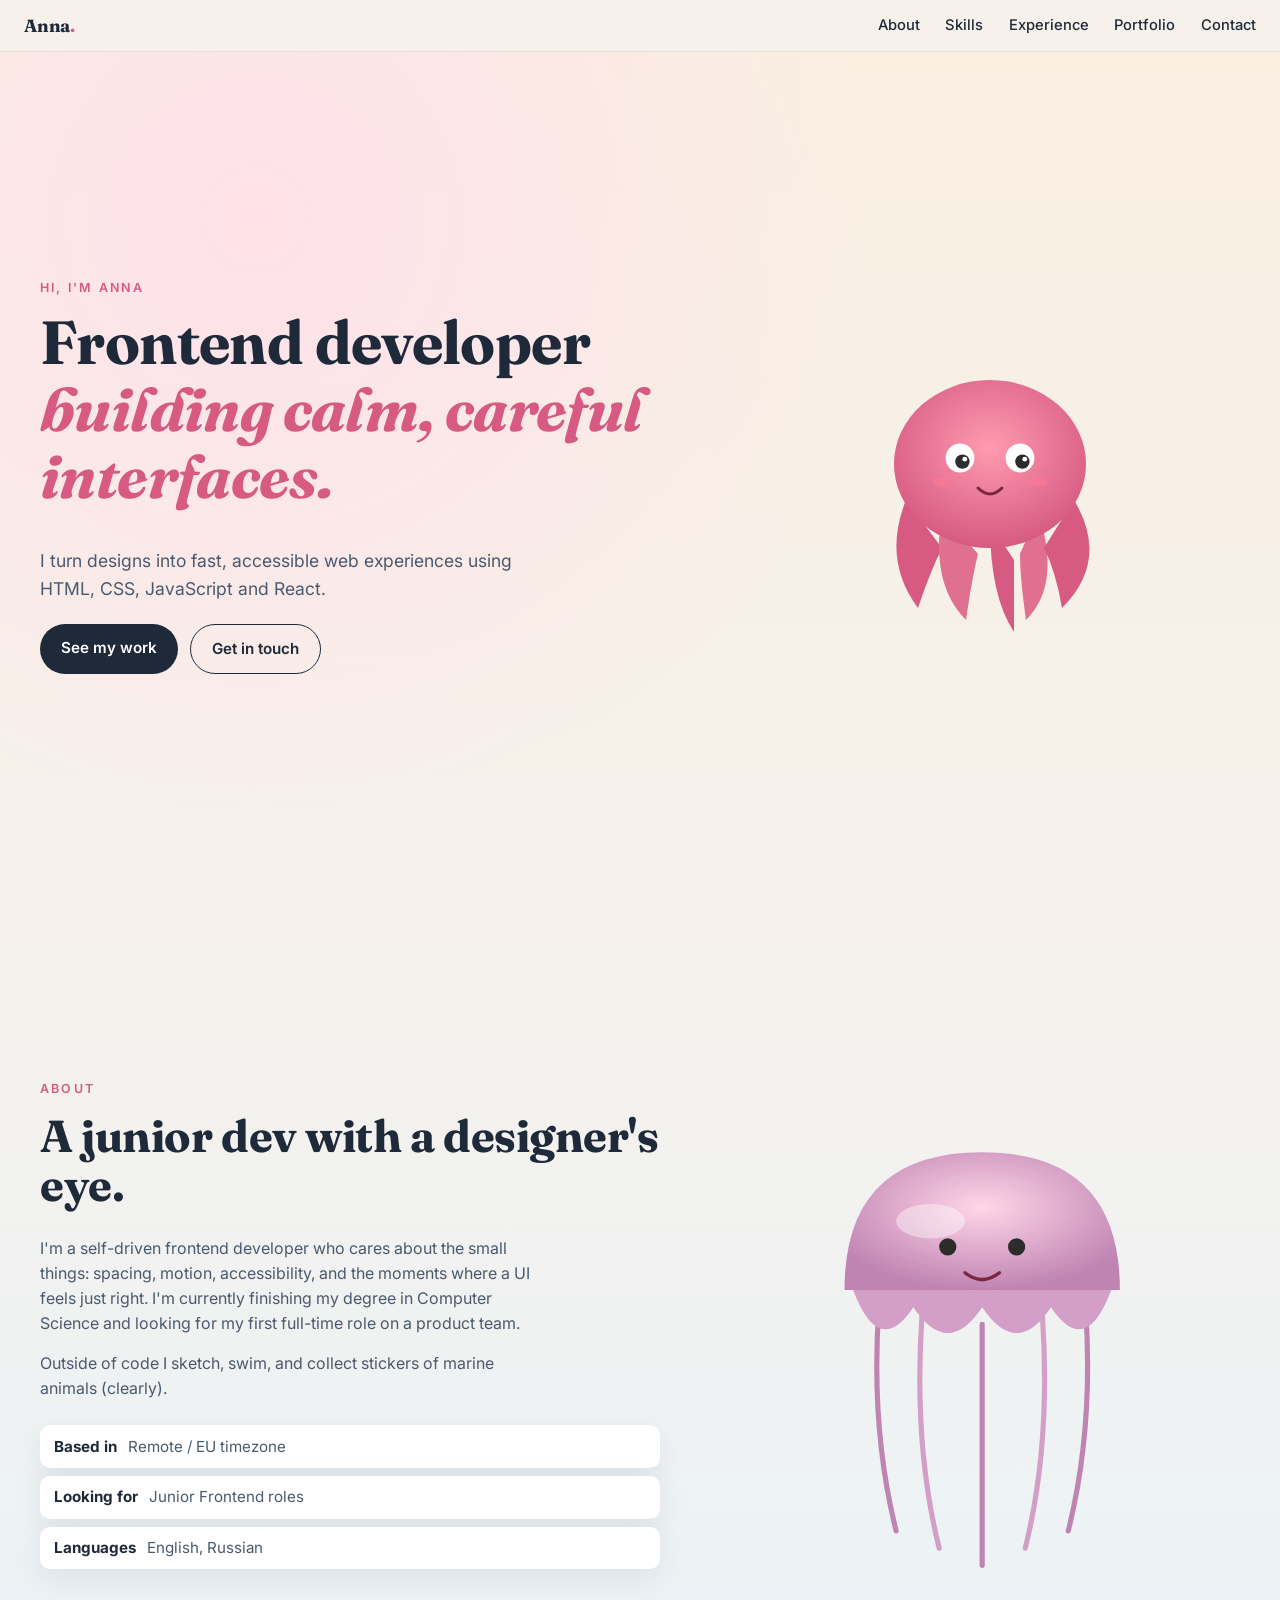
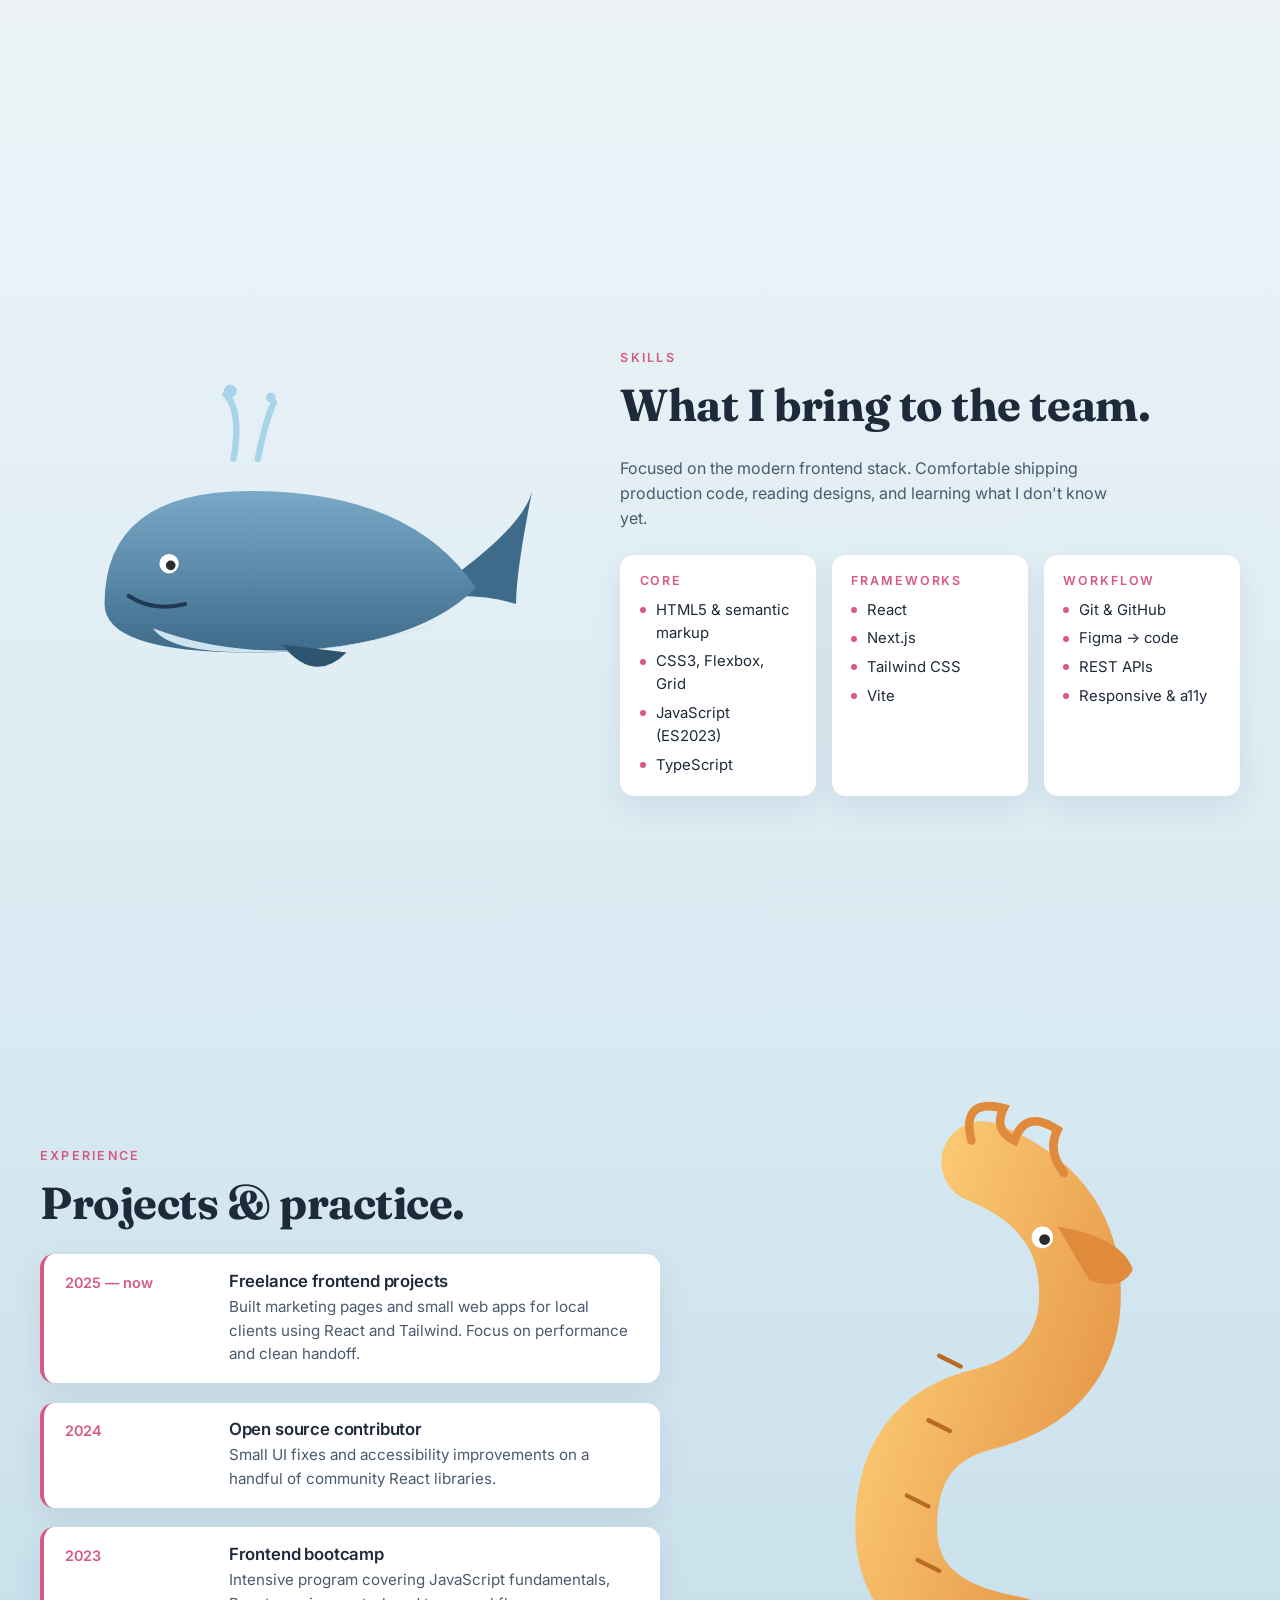
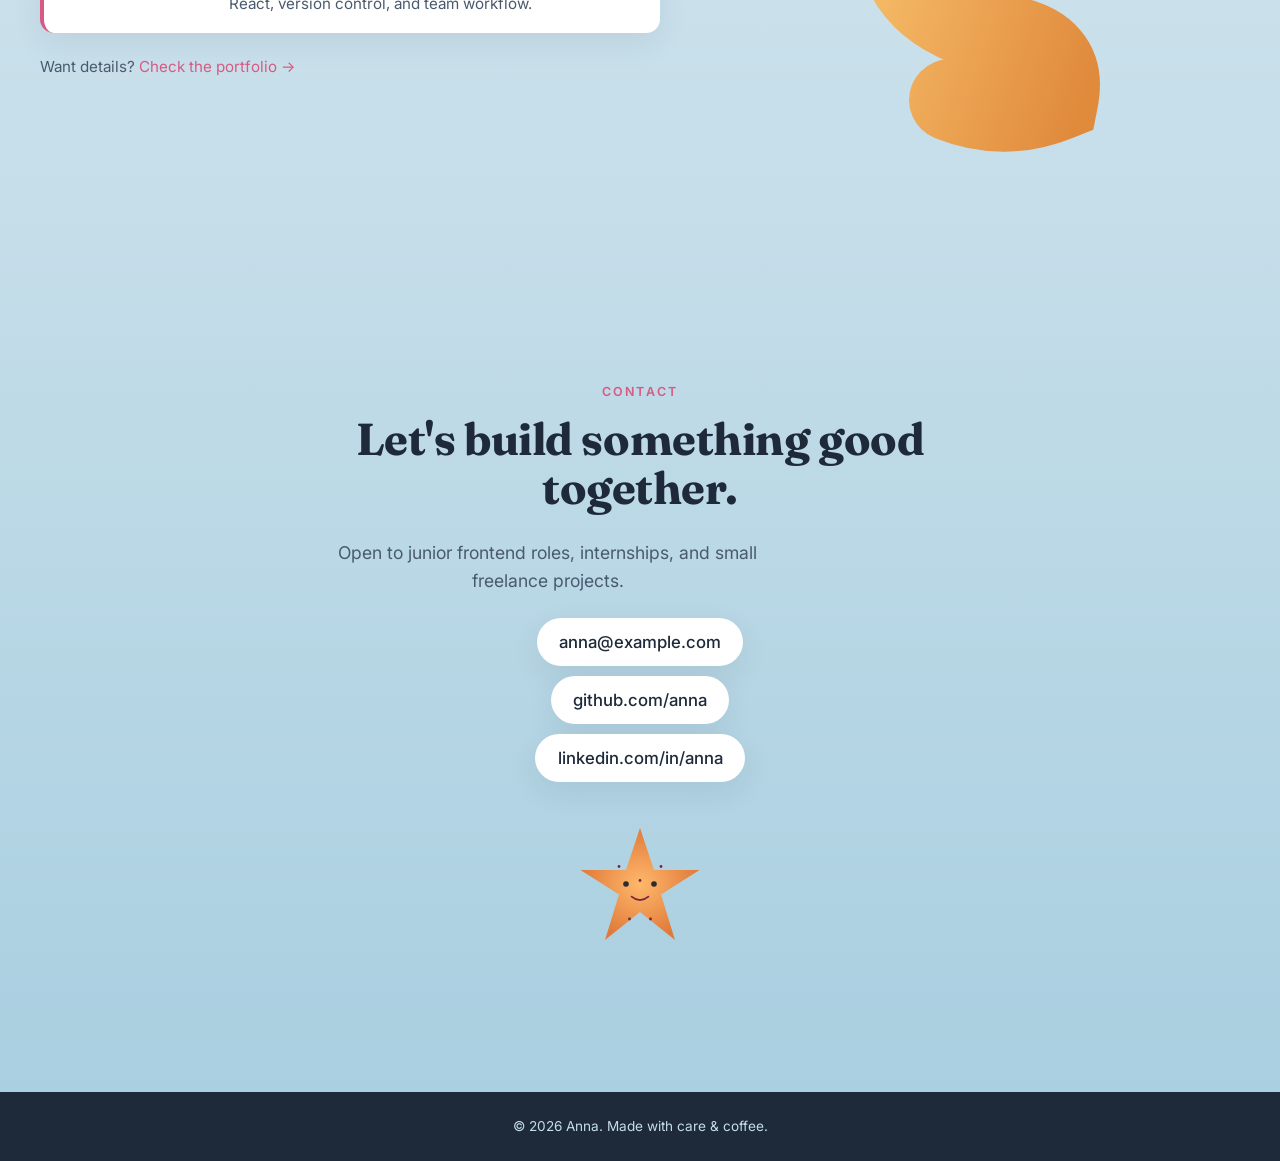
==== index.html @ c9a49dc3 "first commit: portfolio site" ====
<!DOCTYPE html>
<html lang="en">
  <head>
    <meta charset="UTF-8">
    <meta name="viewport" content="width=device-width, initial-scale=1.0">
    <meta name="description" content="Anna — Junior Frontend Developer. Portfolio, skills and experience.">
    <meta name="keywords" content="Resume, Frontend Developer, React, JavaScript, Anna">
    <meta name="author" content="Anna">
    <title>Anna — Frontend Developer</title>
    <link rel="stylesheet" href="style.css">
    <link rel="preconnect" href="https://fonts.googleapis.com">
    <link rel="preconnect" href="https://fonts.gstatic.com" crossorigin>
    <link href="https://fonts.googleapis.com/css2?family=Inter:wght@400;500;600;700&family=Fraunces:opsz,wght@9..144,500;9..144,700&display=swap" rel="stylesheet">
  </head>
  <body>

    <header class="site-header">
      <a class="brand" href="#hero">Anna<span class="dot">.</span></a>
      <nav>
        <ul>
          <li><a href="#about">About</a></li>
          <li><a href="#skills">Skills</a></li>
          <li><a href="#experience">Experience</a></li>
          <li><a href="portfolio.html">Portfolio</a></li>
          <li><a href="#contact">Contact</a></li>
        </ul>
      </nav>
    </header>

    <main>

      <section id="hero" class="screen hero">
        <div class="hero-inner">
        <div class="hero-content">
          <p class="eyebrow">Hi, I'm Anna</p>
          <h1>Frontend developer<br><span class="accent">building calm, careful interfaces.</span></h1>
          <p class="lede">I turn designs into fast, accessible web experiences using HTML, CSS, JavaScript and React.</p>
          <div class="cta-row">
            <a class="btn primary" href="portfolio.html">See my work</a>
            <a class="btn ghost" href="#contact">Get in touch</a>
          </div>
        </div>
        <div class="hero-animal" aria-hidden="true">
          <!-- Octopus -->
          <svg viewBox="0 0 300 300" xmlns="http://www.w3.org/2000/svg">
            <defs>
              <radialGradient id="octoBody" cx="50%" cy="40%" r="60%">
                <stop offset="0%" stop-color="#ff9bb0"/>
                <stop offset="100%" stop-color="#d65a82"/>
              </radialGradient>
            </defs>
            <g>
              <!-- tentacles -->
              <path d="M80 170 Q60 220 90 260 Q100 230 110 210" fill="#d65a82"/>
              <path d="M110 180 Q100 240 130 270 Q135 235 140 215" fill="#e0708f"/>
              <path d="M150 190 Q150 250 170 280 Q170 240 170 220" fill="#d65a82"/>
              <path d="M190 180 Q210 240 180 270 Q175 235 175 215" fill="#e0708f"/>
              <path d="M220 170 Q250 220 210 260 Q205 230 195 210" fill="#d65a82"/>
              <!-- body -->
              <ellipse cx="150" cy="140" rx="80" ry="70" fill="url(#octoBody)"/>
              <!-- eyes -->
              <circle cx="125" cy="135" r="12" fill="#fff"/>
              <circle cx="175" cy="135" r="12" fill="#fff"/>
              <circle cx="127" cy="138" r="6" fill="#2c2c2c"/>
              <circle cx="177" cy="138" r="6" fill="#2c2c2c"/>
              <circle cx="129" cy="136" r="2" fill="#fff"/>
              <circle cx="179" cy="136" r="2" fill="#fff"/>
              <!-- blush -->
              <ellipse cx="110" cy="155" rx="8" ry="4" fill="#ff7a96" opacity="0.5"/>
              <ellipse cx="190" cy="155" rx="8" ry="4" fill="#ff7a96" opacity="0.5"/>
              <!-- smile -->
              <path d="M140 160 Q150 170 160 160" stroke="#7a2640" stroke-width="2.5" fill="none" stroke-linecap="round"/>
            </g>
          </svg>
        </div>
        </div>
      </section>

      <section id="about" class="screen about">
        <div class="section-inner">
          <div class="text">
            <p class="eyebrow">About</p>
            <h2>A junior dev with a designer's eye.</h2>
            <p>I'm a self-driven frontend developer who cares about the small things: spacing, motion, accessibility, and the moments where a UI feels just right. I'm currently finishing my degree in Computer Science and looking for my first full-time role on a product team.</p>
            <p>Outside of code I sketch, swim, and collect stickers of marine animals (clearly).</p>
            <ul class="facts">
              <li><strong>Based in</strong> Remote / EU timezone</li>
              <li><strong>Looking for</strong> Junior Frontend roles</li>
              <li><strong>Languages</strong> English, Russian</li>
            </ul>
          </div>
          <div class="animal" aria-hidden="true">
            <!-- Jellyfish -->
            <svg viewBox="0 0 300 320" xmlns="http://www.w3.org/2000/svg">
              <defs>
                <radialGradient id="jellyBody" cx="50%" cy="40%" r="60%">
                  <stop offset="0%" stop-color="#ffd6e7"/>
                  <stop offset="100%" stop-color="#c084b3"/>
                </radialGradient>
              </defs>
              <!-- tentacles -->
              <path d="M90 150 Q85 220 100 280" stroke="#c084b3" stroke-width="3" fill="none" stroke-linecap="round"/>
              <path d="M115 155 Q110 230 125 290" stroke="#d39fc7" stroke-width="3" fill="none" stroke-linecap="round"/>
              <path d="M150 160 Q150 240 150 300" stroke="#c084b3" stroke-width="3" fill="none" stroke-linecap="round"/>
              <path d="M185 155 Q190 230 175 290" stroke="#d39fc7" stroke-width="3" fill="none" stroke-linecap="round"/>
              <path d="M210 150 Q215 220 200 280" stroke="#c084b3" stroke-width="3" fill="none" stroke-linecap="round"/>
              <!-- frills -->
              <path d="M75 140 Q90 180 110 150 Q130 180 150 150 Q170 180 190 150 Q210 180 225 140" fill="#d39fc7"/>
              <!-- bell -->
              <path d="M70 140 Q70 60 150 60 Q230 60 230 140 Z" fill="url(#jellyBody)"/>
              <!-- highlight -->
              <ellipse cx="120" cy="100" rx="20" ry="10" fill="#fff" opacity="0.4"/>
              <!-- eyes -->
              <circle cx="130" cy="115" r="5" fill="#2c2c2c"/>
              <circle cx="170" cy="115" r="5" fill="#2c2c2c"/>
              <path d="M140 130 Q150 138 160 130" stroke="#7a2640" stroke-width="2" fill="none" stroke-linecap="round"/>
            </svg>
          </div>
        </div>
      </section>

      <section id="skills" class="screen skills">
        <div class="section-inner reverse">
          <div class="text">
            <p class="eyebrow">Skills</p>
            <h2>What I bring to the team.</h2>
            <p>Focused on the modern frontend stack. Comfortable shipping production code, reading designs, and learning what I don't know yet.</p>
            <div class="skill-grid">
              <div class="skill-card">
                <h3>Core</h3>
                <ul>
                  <li>HTML5 &amp; semantic markup</li>
                  <li>CSS3, Flexbox, Grid</li>
                  <li>JavaScript (ES2023)</li>
                  <li>TypeScript</li>
                </ul>
              </div>
              <div class="skill-card">
                <h3>Frameworks</h3>
                <ul>
                  <li>React</li>
                  <li>Next.js</li>
                  <li>Tailwind CSS</li>
                  <li>Vite</li>
                </ul>
              </div>
              <div class="skill-card">
                <h3>Workflow</h3>
                <ul>
                  <li>Git &amp; GitHub</li>
                  <li>Figma → code</li>
                  <li>REST APIs</li>
                  <li>Responsive &amp; a11y</li>
                </ul>
              </div>
            </div>
          </div>
          <div class="animal" aria-hidden="true">
            <!-- Whale -->
            <svg viewBox="0 0 320 260" xmlns="http://www.w3.org/2000/svg">
              <defs>
                <linearGradient id="whaleBody" x1="0" x2="0" y1="0" y2="1">
                  <stop offset="0%" stop-color="#7aa9c7"/>
                  <stop offset="100%" stop-color="#3e6b8a"/>
                </linearGradient>
              </defs>
              <!-- water spout -->
              <path d="M120 60 Q125 30 115 20" stroke="#a8d4e8" stroke-width="4" fill="none" stroke-linecap="round"/>
              <path d="M135 60 Q140 35 145 25" stroke="#a8d4e8" stroke-width="4" fill="none" stroke-linecap="round"/>
              <circle cx="118" cy="18" r="4" fill="#a8d4e8"/>
              <circle cx="143" cy="22" r="3" fill="#a8d4e8"/>
              <!-- tail -->
              <path d="M260 130 Q300 100 305 80 Q295 130 295 150 Q280 145 260 145 Z" fill="#3e6b8a"/>
              <!-- body -->
              <path d="M40 150 Q40 80 130 80 Q230 80 270 140 Q230 180 130 180 Q40 180 40 150 Z" fill="url(#whaleBody)"/>
              <!-- belly -->
              <path d="M70 165 Q150 195 250 160 Q200 180 130 180 Q80 180 70 165 Z" fill="#cfe3ee"/>
              <!-- fin -->
              <path d="M150 175 Q170 200 190 180 Z" fill="#2e5470"/>
              <!-- eye -->
              <circle cx="80" cy="125" r="6" fill="#fff"/>
              <circle cx="81" cy="126" r="3" fill="#2c2c2c"/>
              <!-- smile -->
              <path d="M55 145 Q70 155 90 150" stroke="#1f3a52" stroke-width="2.5" fill="none" stroke-linecap="round"/>
            </svg>
          </div>
        </div>
      </section>

      <section id="experience" class="screen experience">
        <div class="section-inner">
          <div class="text">
            <p class="eyebrow">Experience</p>
            <h2>Projects &amp; practice.</h2>
            <ol class="timeline">
              <li>
                <div class="when">2025 — now</div>
                <div class="what">
                  <h3>Freelance frontend projects</h3>
                  <p>Built marketing pages and small web apps for local clients using React and Tailwind. Focus on performance and clean handoff.</p>
                </div>
              </li>
              <li>
                <div class="when">2024</div>
                <div class="what">
                  <h3>Open source contributor</h3>
                  <p>Small UI fixes and accessibility improvements on a handful of community React libraries.</p>
                </div>
              </li>
              <li>
                <div class="when">2023</div>
                <div class="what">
                  <h3>Frontend bootcamp</h3>
                  <p>Intensive program covering JavaScript fundamentals, React, version control, and team workflow.</p>
                </div>
              </li>
            </ol>
            <p class="hint">Want details? <a href="portfolio.html">Check the portfolio →</a></p>
          </div>
          <div class="animal" aria-hidden="true">
            <!-- Seahorse -->
            <svg viewBox="0 0 240 320" xmlns="http://www.w3.org/2000/svg">
              <defs>
                <linearGradient id="seahorseBody" x1="0" x2="1" y1="0" y2="1">
                  <stop offset="0%" stop-color="#ffd17a"/>
                  <stop offset="100%" stop-color="#e08a3c"/>
                </linearGradient>
              </defs>
              <!-- body curve -->
              <path d="M120 40 Q170 60 165 110 Q160 145 120 155 Q80 165 80 210 Q80 250 130 260 Q160 265 155 290 Q130 300 105 290"
                    stroke="url(#seahorseBody)" stroke-width="38" fill="none" stroke-linecap="round"/>
              <!-- crown/fin -->
              <path d="M115 30 Q110 10 130 15 Q125 25 135 30 Q140 15 155 25 Q150 35 158 45" stroke="#e08a3c" stroke-width="4" fill="none" stroke-linecap="round"/>
              <!-- snout -->
              <path d="M155 70 Q185 75 190 90 Q185 100 170 95" fill="#e08a3c"/>
              <!-- eye -->
              <circle cx="148" cy="75" r="5" fill="#fff"/>
              <circle cx="149" cy="76" r="2.5" fill="#2c2c2c"/>
              <!-- belly ridges -->
              <path d="M100 130 L110 135 M95 160 L105 165 M85 195 L95 200 M90 225 L100 230" stroke="#b86a25" stroke-width="2" fill="none" stroke-linecap="round"/>
            </svg>
          </div>
        </div>
      </section>

      <section id="contact" class="screen contact">
        <div class="contact-inner">
          <p class="eyebrow">Contact</p>
          <h2>Let's build something good together.</h2>
          <p class="lede">Open to junior frontend roles, internships, and small freelance projects.</p>
          <ul class="contact-list">
            <li><a href="mailto:anna@example.com">anna@example.com</a></li>
            <li><a href="https://github.com/anna" target="_blank" rel="noopener">github.com/anna</a></li>
            <li><a href="https://linkedin.com/in/anna" target="_blank" rel="noopener">linkedin.com/in/anna</a></li>
          </ul>
          <div class="contact-animal" aria-hidden="true">
            <!-- Starfish -->
            <svg viewBox="0 0 200 200" xmlns="http://www.w3.org/2000/svg">
              <defs>
                <radialGradient id="starBody" cx="50%" cy="50%" r="50%">
                  <stop offset="0%" stop-color="#ffb86b"/>
                  <stop offset="100%" stop-color="#e07a3a"/>
                </radialGradient>
              </defs>
              <path d="M100 20 L120 80 L185 80 L130 115 L150 180 L100 140 L50 180 L70 115 L15 80 L80 80 Z" fill="url(#starBody)"/>
              <circle cx="80" cy="100" r="4" fill="#2c2c2c"/>
              <circle cx="120" cy="100" r="4" fill="#2c2c2c"/>
              <path d="M88 118 Q100 128 112 118" stroke="#7a2640" stroke-width="2.5" fill="none" stroke-linecap="round"/>
              <circle cx="100" cy="95" r="2" fill="#7a2640"/>
              <circle cx="70" cy="75" r="2" fill="#7a2640"/>
              <circle cx="130" cy="75" r="2" fill="#7a2640"/>
              <circle cx="85" cy="150" r="2" fill="#7a2640"/>
              <circle cx="115" cy="150" r="2" fill="#7a2640"/>
            </svg>
          </div>
        </div>
      </section>

    </main>

    <footer class="site-footer">
      <p>© <span id="year"></span> Anna. Made with care &amp; coffee.</p>
    </footer>

    <script src="lil.js"></script>
  </body>
</html>
---- style.css ----
/* ============ Reset & base ============ */
*,
*::before,
*::after {
  box-sizing: border-box;
}

:root {
  --bg: #f6f1ec;
  --ink: #1e2a3a;
  --ink-soft: #4a5a6e;
  --accent: #d65a82;
  --accent-soft: #ffe1ea;
  --sea-1: #eaf3f7;
  --sea-2: #d9eaf2;
  --sea-3: #c4dde9;
  --sand: #f9efe1;
  --max: 1200px;
  --radius: 14px;
  --shadow: 0 10px 30px rgba(30, 42, 58, 0.08);
}

html {
  scroll-behavior: smooth;
  scroll-padding-top: 64px;
}

body {
  margin: 0;
  font-family: 'Inter', system-ui, -apple-system, sans-serif;
  color: var(--ink);
  background: var(--bg);
  line-height: 1.55;
  -webkit-font-smoothing: antialiased;
}

img, svg {
  display: block;
  max-width: 100%;
}

a {
  color: var(--accent);
  text-decoration: none;
  transition: color 0.15s ease;
}
a:hover { color: var(--ink); }

h1, h2, h3 {
  font-family: 'Fraunces', Georgia, serif;
  color: var(--ink);
  line-height: 1.1;
  margin: 0 0 0.6em;
  letter-spacing: -0.01em;
}

h1 { font-size: clamp(2.2rem, 5vw, 3.8rem); font-weight: 700; }
h2 { font-size: clamp(1.8rem, 4vw, 2.8rem); font-weight: 700; }
h3 { font-size: 1.1rem; font-weight: 600; }

p { margin: 0 0 1em; color: var(--ink-soft); }
ul, ol { margin: 0; padding: 0; }
li { list-style: none; }

.eyebrow {
  text-transform: uppercase;
  font-size: 0.78rem;
  letter-spacing: 0.18em;
  color: var(--accent);
  font-weight: 600;
  margin-bottom: 0.8rem;
}

.accent { color: var(--accent); font-style: italic; }

/* ============ Header (narrow, sticky) ============ */
.site-header {
  position: sticky;
  top: 0;
  z-index: 50;
  display: flex;
  align-items: center;
  justify-content: space-between;
  padding: 0.6rem 1.5rem;
  background: rgba(246, 241, 236, 0.85);
  backdrop-filter: saturate(180%) blur(12px);
  -webkit-backdrop-filter: saturate(180%) blur(12px);
  border-bottom: 1px solid rgba(30, 42, 58, 0.08);
  font-size: 0.92rem;
  min-height: 52px;
}

.brand {
  font-family: 'Fraunces', Georgia, serif;
  font-weight: 700;
  font-size: 1.1rem;
  color: var(--ink);
  letter-spacing: -0.01em;
}
.brand .dot { color: var(--accent); }

.site-header nav ul {
  display: flex;
  gap: 1.6rem;
}

.site-header nav a {
  color: var(--ink);
  font-weight: 500;
  position: relative;
}

.site-header nav a::after {
  content: '';
  position: absolute;
  left: 0; right: 0; bottom: -6px;
  height: 2px;
  background: var(--accent);
  transform: scaleX(0);
  transform-origin: left;
  transition: transform 0.2s ease;
}
.site-header nav a:hover::after { transform: scaleX(1); }

@media (max-width: 640px) {
  .site-header { padding: 0.5rem 1rem; }
  .site-header nav ul { gap: 0.9rem; font-size: 0.85rem; }
}

/* ============ Section frame ============ */
.screen {
  min-height: calc(100vh - 52px);
  padding: 4rem 2rem;
  display: flex;
  align-items: center;
  justify-content: center;
}

.section-inner {
  max-width: var(--max);
  width: 100%;
  display: grid;
  grid-template-columns: 1.2fr 1fr;
  gap: 4rem;
  align-items: center;
}
.section-inner.reverse { grid-template-columns: 1fr 1.2fr; }
.section-inner.reverse .text { order: 2; }
.section-inner.reverse .animal { order: 1; }

@media (max-width: 860px) {
  .section-inner,
  .section-inner.reverse { grid-template-columns: 1fr; gap: 2.5rem; }
  .section-inner.reverse .text { order: 1; }
  .section-inner.reverse .animal { order: 2; }
  .animal svg { max-width: 60%; margin: 0 auto; }
}

.text p { max-width: 50ch; }

/* ============ Hero ============ */
.hero {
  background:
    radial-gradient(circle at 20% 20%, var(--accent-soft), transparent 50%),
    linear-gradient(180deg, var(--sand) 0%, var(--bg) 100%);
  position: relative;
  overflow: hidden;
}

.hero-inner {
  max-width: var(--max);
  width: 100%;
  display: grid;
  grid-template-columns: 1.3fr 1fr;
  gap: 3rem;
  align-items: center;
}

.hero-content { width: 100%; }

.hero-animal {
  display: flex;
  justify-content: center;
  align-items: center;
  animation: float 6s ease-in-out infinite;
}
.hero-animal svg { max-width: 360px; width: 100%; }

@keyframes float {
  0%, 100% { transform: translateY(0); }
  50% { transform: translateY(-14px); }
}

@keyframes float {
  0%, 100% { transform: translateY(0); }
  50% { transform: translateY(-14px); }
}

.lede { font-size: 1.1rem; max-width: 45ch; }

.cta-row {
  display: flex;
  gap: 0.8rem;
  margin-top: 1.4rem;
  flex-wrap: wrap;
}

.btn {
  display: inline-block;
  padding: 0.75rem 1.3rem;
  border-radius: 999px;
  font-weight: 600;
  font-size: 0.95rem;
  transition: transform 0.15s ease, background 0.15s ease, color 0.15s ease;
}
.btn.primary {
  background: var(--ink);
  color: #fff;
}
.btn.primary:hover { background: var(--accent); color: #fff; transform: translateY(-2px); }
.btn.ghost {
  border: 1.5px solid var(--ink);
  color: var(--ink);
}
.btn.ghost:hover { background: var(--ink); color: #fff; transform: translateY(-2px); }

@media (max-width: 860px) {
  .hero-inner { grid-template-columns: 1fr; text-align: left; }
  .hero-animal svg { max-width: 55%; margin: 0 auto; }
}

/* ============ About ============ */
.about {
  background:
    linear-gradient(180deg, var(--bg) 0%, var(--sea-1) 100%);
}

.facts {
  margin-top: 1.5rem;
  display: grid;
  gap: 0.5rem;
}
.facts li {
  padding: 0.6rem 0.9rem;
  background: #fff;
  border-radius: 10px;
  box-shadow: var(--shadow);
  color: var(--ink-soft);
  font-size: 0.95rem;
}
.facts strong { color: var(--ink); margin-right: 0.4rem; }

/* ============ Skills ============ */
.skills {
  background:
    linear-gradient(180deg, var(--sea-1) 0%, var(--sea-2) 100%);
}

.skill-grid {
  display: grid;
  grid-template-columns: repeat(3, 1fr);
  gap: 1rem;
  margin-top: 1.5rem;
}
.skill-card {
  background: #fff;
  border-radius: var(--radius);
  padding: 1.2rem;
  box-shadow: var(--shadow);
  transition: transform 0.2s ease;
}
.skill-card:hover { transform: translateY(-4px); }
.skill-card h3 {
  font-family: 'Inter', sans-serif;
  font-size: 0.78rem;
  text-transform: uppercase;
  letter-spacing: 0.15em;
  color: var(--accent);
  margin-bottom: 0.7rem;
}
.skill-card ul { display: grid; gap: 0.35rem; }
.skill-card li {
  font-size: 0.93rem;
  color: var(--ink);
  padding-left: 1rem;
  position: relative;
}
.skill-card li::before {
  content: '';
  position: absolute;
  left: 0; top: 0.55em;
  width: 6px; height: 6px;
  background: var(--accent);
  border-radius: 50%;
}

@media (max-width: 640px) {
  .skill-grid { grid-template-columns: 1fr; }
}

/* ============ Experience ============ */
.experience {
  background:
    linear-gradient(180deg, var(--sea-2) 0%, var(--sea-3) 100%);
}

.timeline {
  display: grid;
  gap: 1.2rem;
  margin-top: 1.5rem;
}
.timeline li {
  display: grid;
  grid-template-columns: 140px 1fr;
  gap: 1.5rem;
  padding: 1.1rem 1.3rem;
  background: #fff;
  border-radius: var(--radius);
  box-shadow: var(--shadow);
  border-left: 4px solid var(--accent);
}
.timeline .when {
  font-weight: 600;
  color: var(--accent);
  font-size: 0.9rem;
}
.timeline h3 { margin-bottom: 0.3rem; font-family: 'Inter', sans-serif; font-size: 1.05rem; }
.timeline p { margin: 0; font-size: 0.95rem; }

.hint { margin-top: 1.4rem; font-size: 0.95rem; }

@media (max-width: 640px) {
  .timeline li { grid-template-columns: 1fr; gap: 0.4rem; }
}

/* ============ Contact ============ */
.contact {
  background:
    linear-gradient(180deg, var(--sea-3) 0%, #a9cfe0 100%);
  text-align: center;
  position: relative;
}

.contact-inner {
  max-width: 680px;
  width: 100%;
}

.contact-list {
  display: flex;
  flex-direction: column;
  gap: 0.6rem;
  margin-top: 1.5rem;
  font-size: 1.05rem;
}
.contact-list a {
  display: inline-block;
  padding: 0.7rem 1.4rem;
  background: #fff;
  border-radius: 999px;
  box-shadow: var(--shadow);
  color: var(--ink);
  font-weight: 500;
  transition: transform 0.15s ease, color 0.15s ease;
}
.contact-list a:hover { color: var(--accent); transform: translateY(-2px); }

.contact-animal {
  margin: 2rem auto 0;
  max-width: 140px;
  animation: spin 14s linear infinite;
}
@keyframes spin {
  from { transform: rotate(0deg); }
  to { transform: rotate(360deg); }
}

/* ============ Footer ============ */
.site-footer {
  padding: 1.5rem;
  text-align: center;
  font-size: 0.85rem;
  color: var(--ink-soft);
  background: #1e2a3a;
  color: #c4dde9;
}
.site-footer p { margin: 0; color: inherit; }

/* ============ Portfolio page ============ */
.portfolio-page {
  max-width: var(--max);
  margin: 0 auto;
  padding: 4rem 2rem 2rem;
}

.portfolio-hero { margin-bottom: 3rem; max-width: 700px; }
.portfolio-hero h1 { font-size: clamp(2rem, 4vw, 3rem); }
.portfolio-hero .back { font-weight: 500; }

.projects {
  display: grid;
  grid-template-columns: repeat(2, 1fr);
  gap: 1.5rem;
  margin-bottom: 4rem;
}

.project {
  background: #fff;
  border-radius: var(--radius);
  overflow: hidden;
  box-shadow: var(--shadow);
  display: flex;
  flex-direction: column;
  transition: transform 0.2s ease, box-shadow 0.2s ease;
}
.project:hover {
  transform: translateY(-6px);
  box-shadow: 0 16px 40px rgba(30, 42, 58, 0.12);
}

.project-thumb { width: 100%; aspect-ratio: 20 / 14; }
.project-thumb svg { width: 100%; height: 100%; display: block; }

.project-body { padding: 1.4rem; display: flex; flex-direction: column; gap: 0.6rem; flex: 1; }
.project-body h2 { font-size: 1.3rem; margin: 0; }
.project-body p { margin: 0; font-size: 0.95rem; }

.tags { display: flex; flex-wrap: wrap; gap: 0.4rem; margin: 0.3rem 0; }
.tags li {
  font-size: 0.75rem;
  padding: 0.2rem 0.6rem;
  background: var(--accent-soft);
  color: var(--accent);
  border-radius: 999px;
  font-weight: 600;
  letter-spacing: 0.02em;
}

.btn.small { padding: 0.55rem 1rem; font-size: 0.88rem; align-self: flex-start; margin-top: auto; }

.portfolio-cta {
  text-align: center;
  padding: 3rem 2rem;
  background: linear-gradient(135deg, var(--accent-soft) 0%, var(--sea-2) 100%);
  border-radius: var(--radius);
  margin-bottom: 3rem;
}
.portfolio-cta h2 { margin-bottom: 0.4rem; }
.portfolio-cta p { margin-bottom: 1.4rem; }

@media (max-width: 700px) {
  .projects { grid-template-columns: 1fr; }
}

/* ============ Reveal on scroll ============ */
.screen, .project {
  opacity: 0;
  transform: translateY(20px);
  transition: opacity 0.7s ease, transform 0.7s ease;
}
.screen.in-view, .project.in-view {
  opacity: 1;
  transform: translateY(0);
}
#hero { opacity: 1; transform: none; }

/* ============ Reduced motion ============ */
@media (prefers-reduced-motion: reduce) {
  *, *::before, *::after { animation: none !important; transition: none !important; }
  html { scroll-behavior: auto; }
}
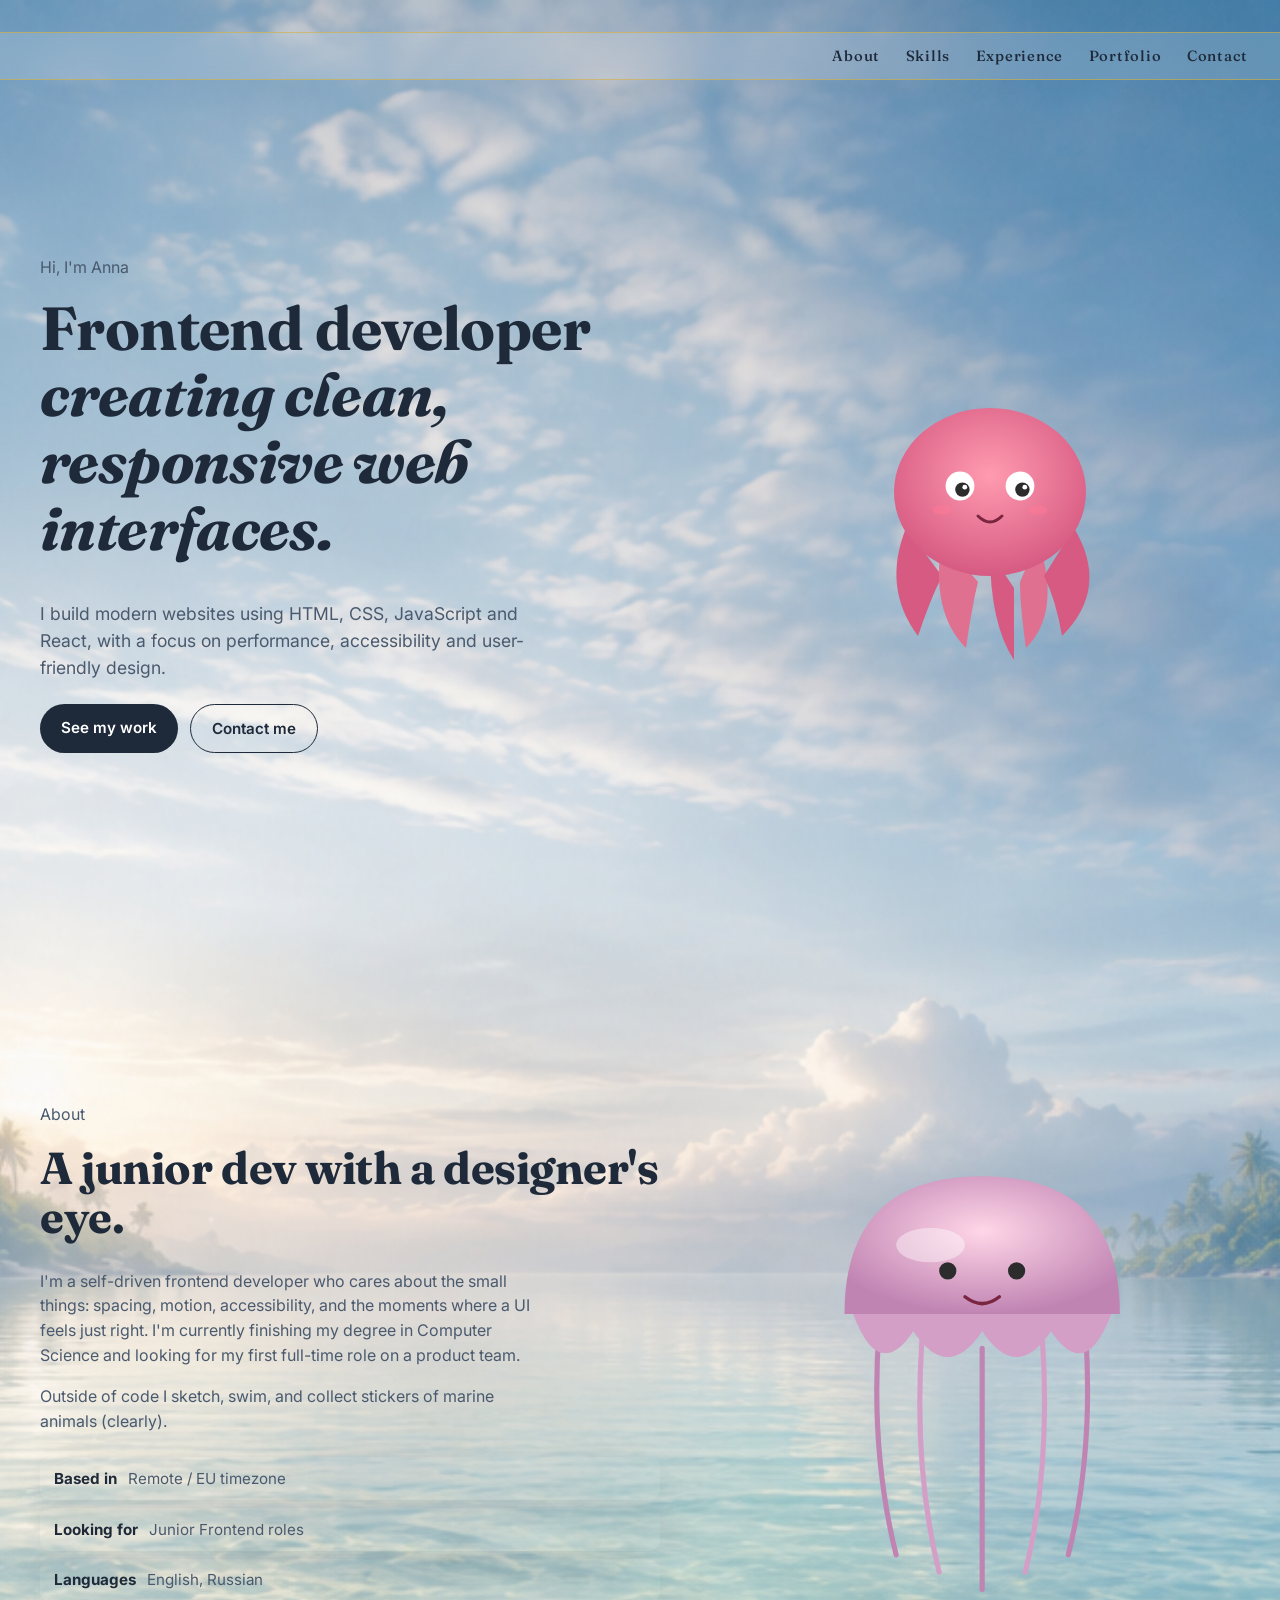
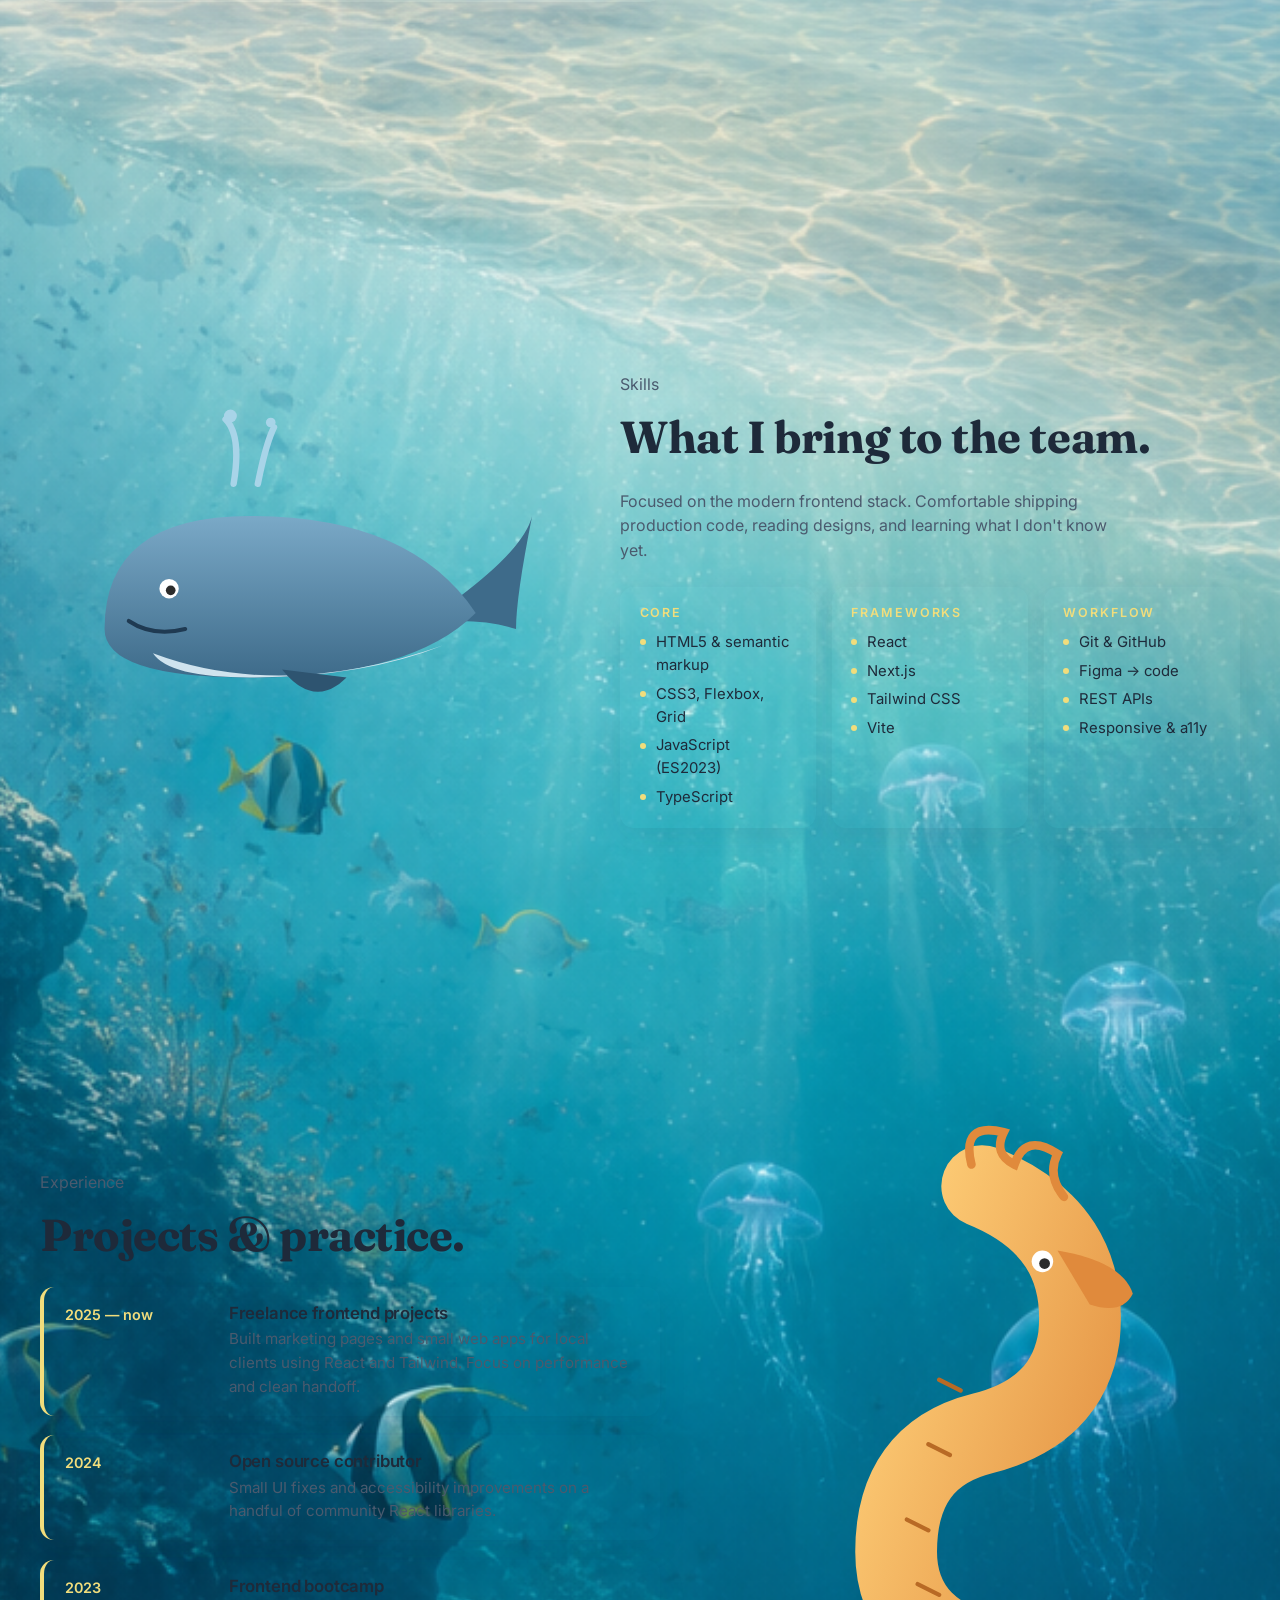
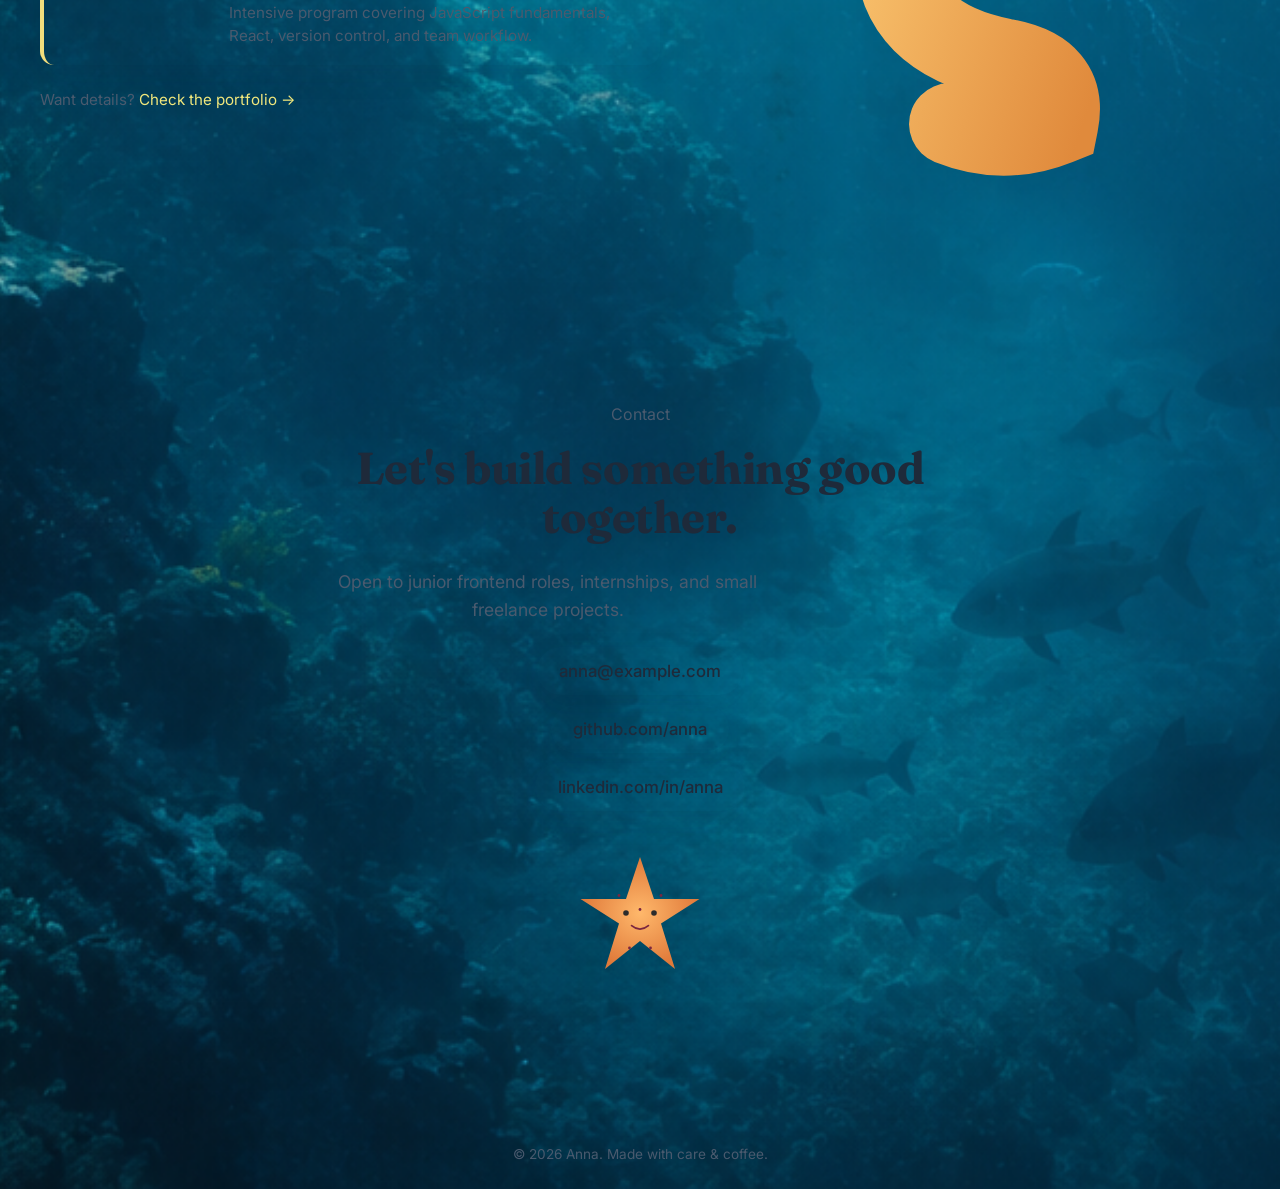
==== commit c85f15e5: "title correction" ====
--- a/index.html
+++ b/index.html
@@ -15,9 +15,8 @@
   <body>
 
     <header class="site-header">
-      <a class="brand" href="#hero">Anna<span class="dot">.</span></a>
       <nav>
-        <ul>
+        <ul class="nav-list">
           <li><a href="#about">About</a></li>
           <li><a href="#skills">Skills</a></li>
           <li><a href="#experience">Experience</a></li>
@@ -33,11 +32,11 @@
         <div class="hero-inner">
         <div class="hero-content">
           <p class="eyebrow">Hi, I'm Anna</p>
-          <h1>Frontend developer<br><span class="accent">building calm, careful interfaces.</span></h1>
-          <p class="lede">I turn designs into fast, accessible web experiences using HTML, CSS, JavaScript and React.</p>
+          <h1>Frontend developer<br><span class="accent">creating clean, responsive web interfaces.</span></h1>
+          <p class="lede">I build modern websites using HTML, CSS, JavaScript and React, with a focus on performance, accessibility and user-friendly design.</p>
           <div class="cta-row">
             <a class="btn primary" href="portfolio.html">See my work</a>
-            <a class="btn ghost" href="#contact">Get in touch</a>
+            <a class="btn ghost" href="#contact">Contact me</a>
           </div>
         </div>
         <div class="hero-animal" aria-hidden="true">
--- a/style.css
+++ b/style.css
@@ -2,6 +2,8 @@
 *,
 *::before,
 *::after {
+  margin: 0;
+  padding: 0;
   box-sizing: border-box;
 }
 
@@ -9,12 +11,11 @@
   --bg: #f6f1ec;
   --ink: #1e2a3a;
   --ink-soft: #4a5a6e;
-  --accent: #d65a82;
+  --accent: #f1dd7c;
   --accent-soft: #ffe1ea;
   --sea-1: #eaf3f7;
   --sea-2: #d9eaf2;
   --sea-3: #c4dde9;
-  --sand: #f9efe1;
   --max: 1200px;
   --radius: 14px;
   --shadow: 0 10px 30px rgba(30, 42, 58, 0.08);
@@ -26,21 +27,15 @@
 }
 
 body {
-  margin: 0;
   font-family: 'Inter', system-ui, -apple-system, sans-serif;
   color: var(--ink);
-  background: var(--bg);
+  background: url('background.png') center top / cover no-repeat scroll;
   line-height: 1.55;
   -webkit-font-smoothing: antialiased;
 }
 
-img, svg {
-  display: block;
-  max-width: 100%;
-}
-
 a {
-  color: var(--accent);
+  color: #f1e77c;
   text-decoration: none;
   transition: color 0.15s ease;
 }
@@ -62,16 +57,6 @@
 ul, ol { margin: 0; padding: 0; }
 li { list-style: none; }
 
-.eyebrow {
-  text-transform: uppercase;
-  font-size: 0.78rem;
-  letter-spacing: 0.18em;
-  color: var(--accent);
-  font-weight: 600;
-  margin-bottom: 0.8rem;
-}
-
-.accent { color: var(--accent); font-style: italic; }
 
 /* ============ Header (narrow, sticky) ============ */
 .site-header {
@@ -81,13 +66,17 @@
   display: flex;
   align-items: center;
   justify-content: space-between;
-  padding: 0.6rem 1.5rem;
-  background: rgba(246, 241, 236, 0.85);
-  backdrop-filter: saturate(180%) blur(12px);
-  -webkit-backdrop-filter: saturate(180%) blur(12px);
-  border-bottom: 1px solid rgba(30, 42, 58, 0.08);
+  padding: 0.4rem 2rem;
+  margin-top: 2rem;
+  min-height: 48px;
+  background: rgba(255, 255, 255, 0.15);
+  backdrop-filter: blur(20px);
+  -webkit-backdrop-filter: blur(20px);
+  border-top: 1px solid rgba(212, 175, 55, 0.6);
+  border-bottom: 1px solid rgba(212, 175, 55, 0.6);
   font-size: 0.92rem;
-  min-height: 52px;
+  font-family: 'Fraunces', Georgia, serif;
+  letter-spacing: 0.05em;
 }
 
 .brand {
@@ -99,15 +88,21 @@
 }
 .brand .dot { color: var(--accent); }
 
-.site-header nav ul {
-  display: flex;
+.site-header nav {
+  margin-left: auto;
+}
+
+.nav-list {
+  display: flex;
+  justify-content: flex-end;
+  align-items: center;
   gap: 1.6rem;
 }
 
 .site-header nav a {
   color: var(--ink);
   font-weight: 500;
-  position: relative;
+  position: relative; 
 }
 
 .site-header nav a::after {
@@ -120,14 +115,26 @@
   transform-origin: left;
   transition: transform 0.2s ease;
 }
-.site-header nav a:hover::after { transform: scaleX(1); }
+.site-header nav a:hover::after { transform: scaleX(1); } 
+
 
 @media (max-width: 640px) {
-  .site-header { padding: 0.5rem 1rem; }
-  .site-header nav ul { gap: 0.9rem; font-size: 0.85rem; }
-}
-
+  .site-header {
+    padding: 0.5rem 1rem;
+    flex-wrap: wrap;
+    gap: 0.5rem;
+  }
+  .site-header nav {
+    width: 100%;
+  }
+  .site-header nav ul {
+    gap: 0.6rem;
+    font-size: 0.78rem;
+    justify-content: flex-start;
+  }
+}
 /* ============ Section frame ============ */
+
 .screen {
   min-height: calc(100vh - 52px);
   padding: 4rem 2rem;
@@ -160,9 +167,9 @@
 
 /* ============ Hero ============ */
 .hero {
-  background:
+ /* background:
     radial-gradient(circle at 20% 20%, var(--accent-soft), transparent 50%),
-    linear-gradient(180deg, var(--sand) 0%, var(--bg) 100%);
+    linear-gradient(180deg, var(--sand) 0%, var(--bg) 100%);*/
   position: relative;
   overflow: hidden;
 }
@@ -182,7 +189,7 @@
   display: flex;
   justify-content: center;
   align-items: center;
-  animation: float 6s ease-in-out infinite;
+  animation: float 3s ease-in-out infinite;
 }
 .hero-animal svg { max-width: 360px; width: 100%; }
 
@@ -191,12 +198,10 @@
   50% { transform: translateY(-14px); }
 }
 
-@keyframes float {
-  0%, 100% { transform: translateY(0); }
-  50% { transform: translateY(-14px); }
-}
 
 .lede { font-size: 1.1rem; max-width: 45ch; }
+
+.accent { color: var(--ink); font-style: italic; }
 
 .cta-row {
   display: flex;
@@ -217,7 +222,7 @@
   background: var(--ink);
   color: #fff;
 }
-.btn.primary:hover { background: var(--accent); color: #fff; transform: translateY(-2px); }
+.btn.primary:hover { background-color: #72bcbd; color: #fff; transform: translateY(-2px); }
 .btn.ghost {
   border: 1.5px solid var(--ink);
   color: var(--ink);
@@ -231,8 +236,7 @@
 
 /* ============ About ============ */
 .about {
-  background:
-    linear-gradient(180deg, var(--bg) 0%, var(--sea-1) 100%);
+  
 }
 
 .facts {
@@ -242,7 +246,7 @@
 }
 .facts li {
   padding: 0.6rem 0.9rem;
-  background: #fff;
+  /* background: #fff; */
   border-radius: 10px;
   box-shadow: var(--shadow);
   color: var(--ink-soft);
@@ -252,8 +256,7 @@
 
 /* ============ Skills ============ */
 .skills {
-  background:
-    linear-gradient(180deg, var(--sea-1) 0%, var(--sea-2) 100%);
+  
 }
 
 .skill-grid {
@@ -263,7 +266,7 @@
   margin-top: 1.5rem;
 }
 .skill-card {
-  background: #fff;
+  /* background: #fff; */
   border-radius: var(--radius);
   padding: 1.2rem;
   box-shadow: var(--shadow);
@@ -300,8 +303,7 @@
 
 /* ============ Experience ============ */
 .experience {
-  background:
-    linear-gradient(180deg, var(--sea-2) 0%, var(--sea-3) 100%);
+  
 }
 
 .timeline {
@@ -314,7 +316,7 @@
   grid-template-columns: 140px 1fr;
   gap: 1.5rem;
   padding: 1.1rem 1.3rem;
-  background: #fff;
+  /* background: #fff; */
   border-radius: var(--radius);
   box-shadow: var(--shadow);
   border-left: 4px solid var(--accent);
@@ -335,8 +337,8 @@
 
 /* ============ Contact ============ */
 .contact {
-  background:
-    linear-gradient(180deg, var(--sea-3) 0%, #a9cfe0 100%);
+  /*background:
+    linear-gradient(180deg, var(--sea-3) 0%, #a9cfe0 100%);*/
   text-align: center;
   position: relative;
 }
@@ -356,7 +358,7 @@
 .contact-list a {
   display: inline-block;
   padding: 0.7rem 1.4rem;
-  background: #fff;
+  /* background: #fff; */
   border-radius: 999px;
   box-shadow: var(--shadow);
   color: var(--ink);
@@ -381,8 +383,8 @@
   text-align: center;
   font-size: 0.85rem;
   color: var(--ink-soft);
-  background: #1e2a3a;
-  color: #c4dde9;
+  /*background: #1e2a3a;
+  color: #c4dde9;*/
 }
 .site-footer p { margin: 0; color: inherit; }
 
@@ -405,7 +407,7 @@
 }
 
 .project {
-  background: #fff;
+  /* background: #fff; */
   border-radius: var(--radius);
   overflow: hidden;
   box-shadow: var(--shadow);
@@ -441,7 +443,7 @@
 .portfolio-cta {
   text-align: center;
   padding: 3rem 2rem;
-  background: linear-gradient(135deg, var(--accent-soft) 0%, var(--sea-2) 100%);
+  /*background: linear-gradient(135deg, var(--accent-soft) 0%, var(--sea-2) 100%);*/
   border-radius: var(--radius);
   margin-bottom: 3rem;
 }
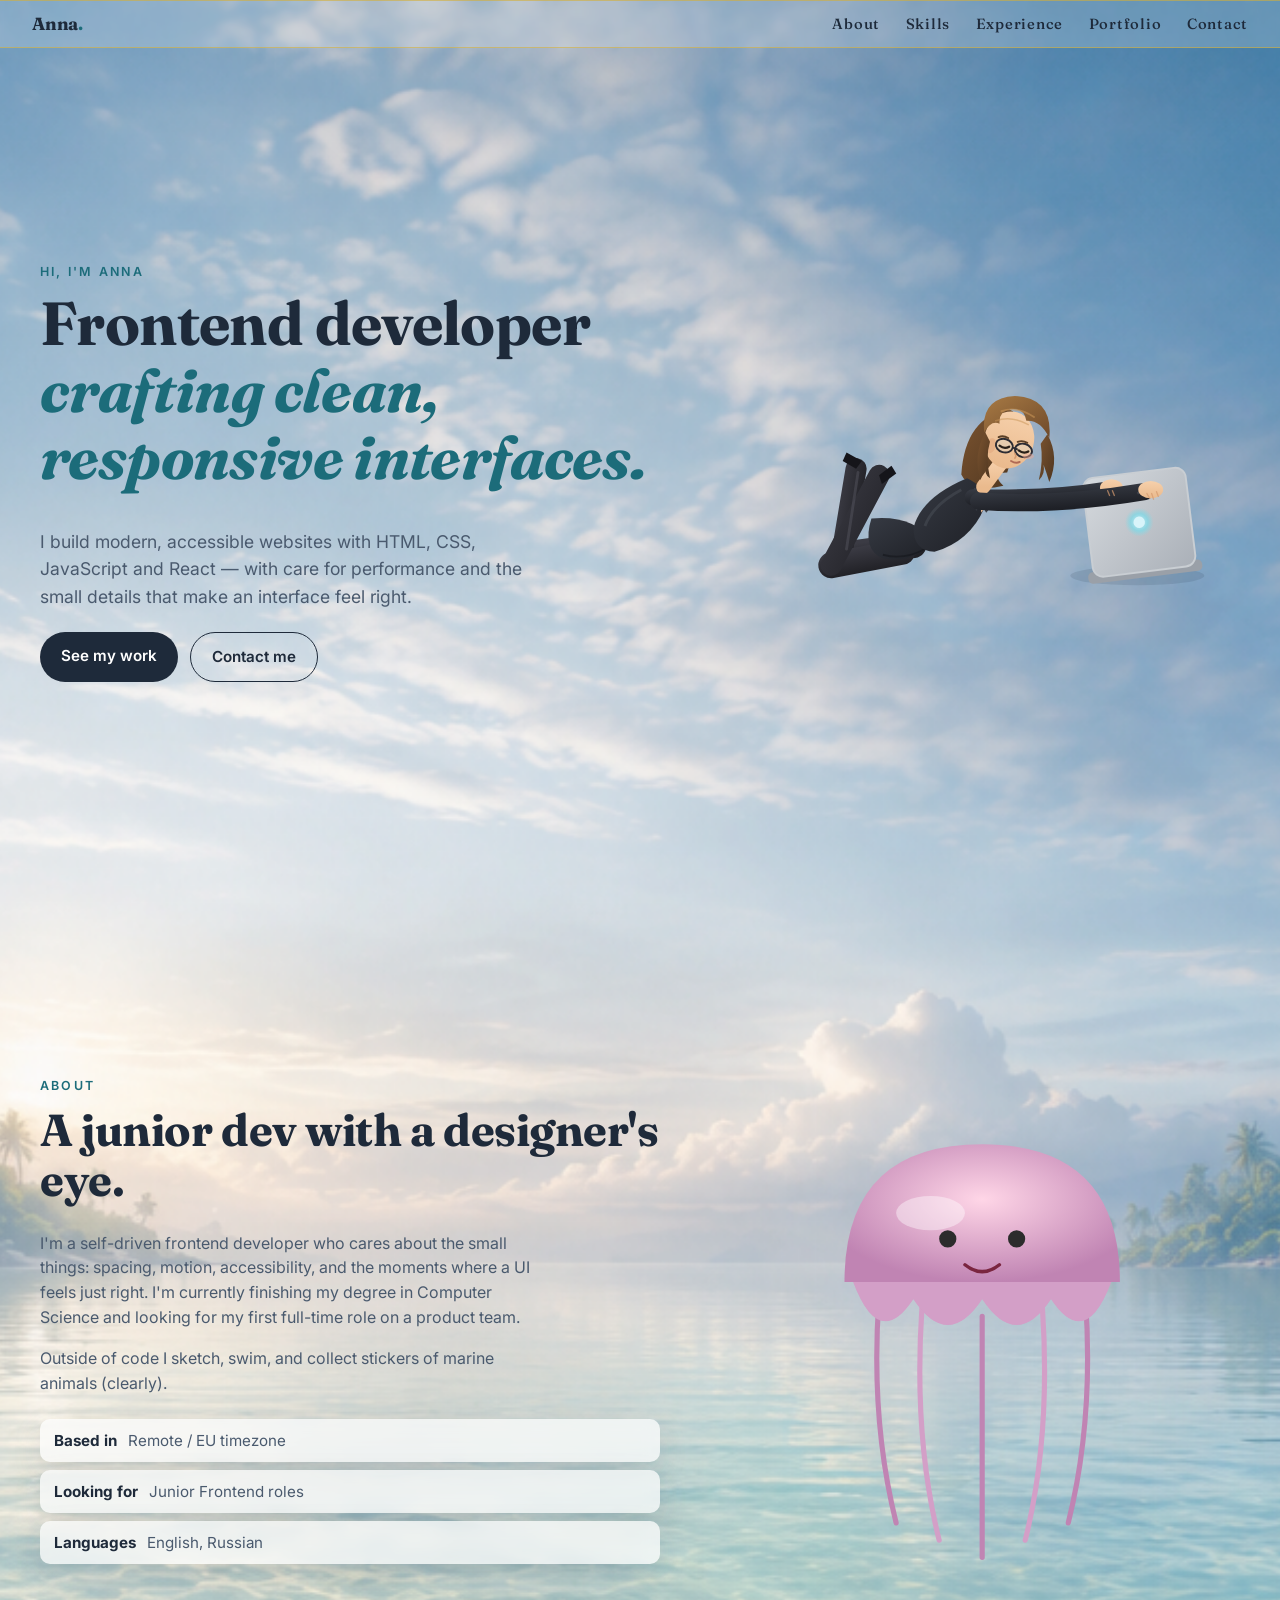
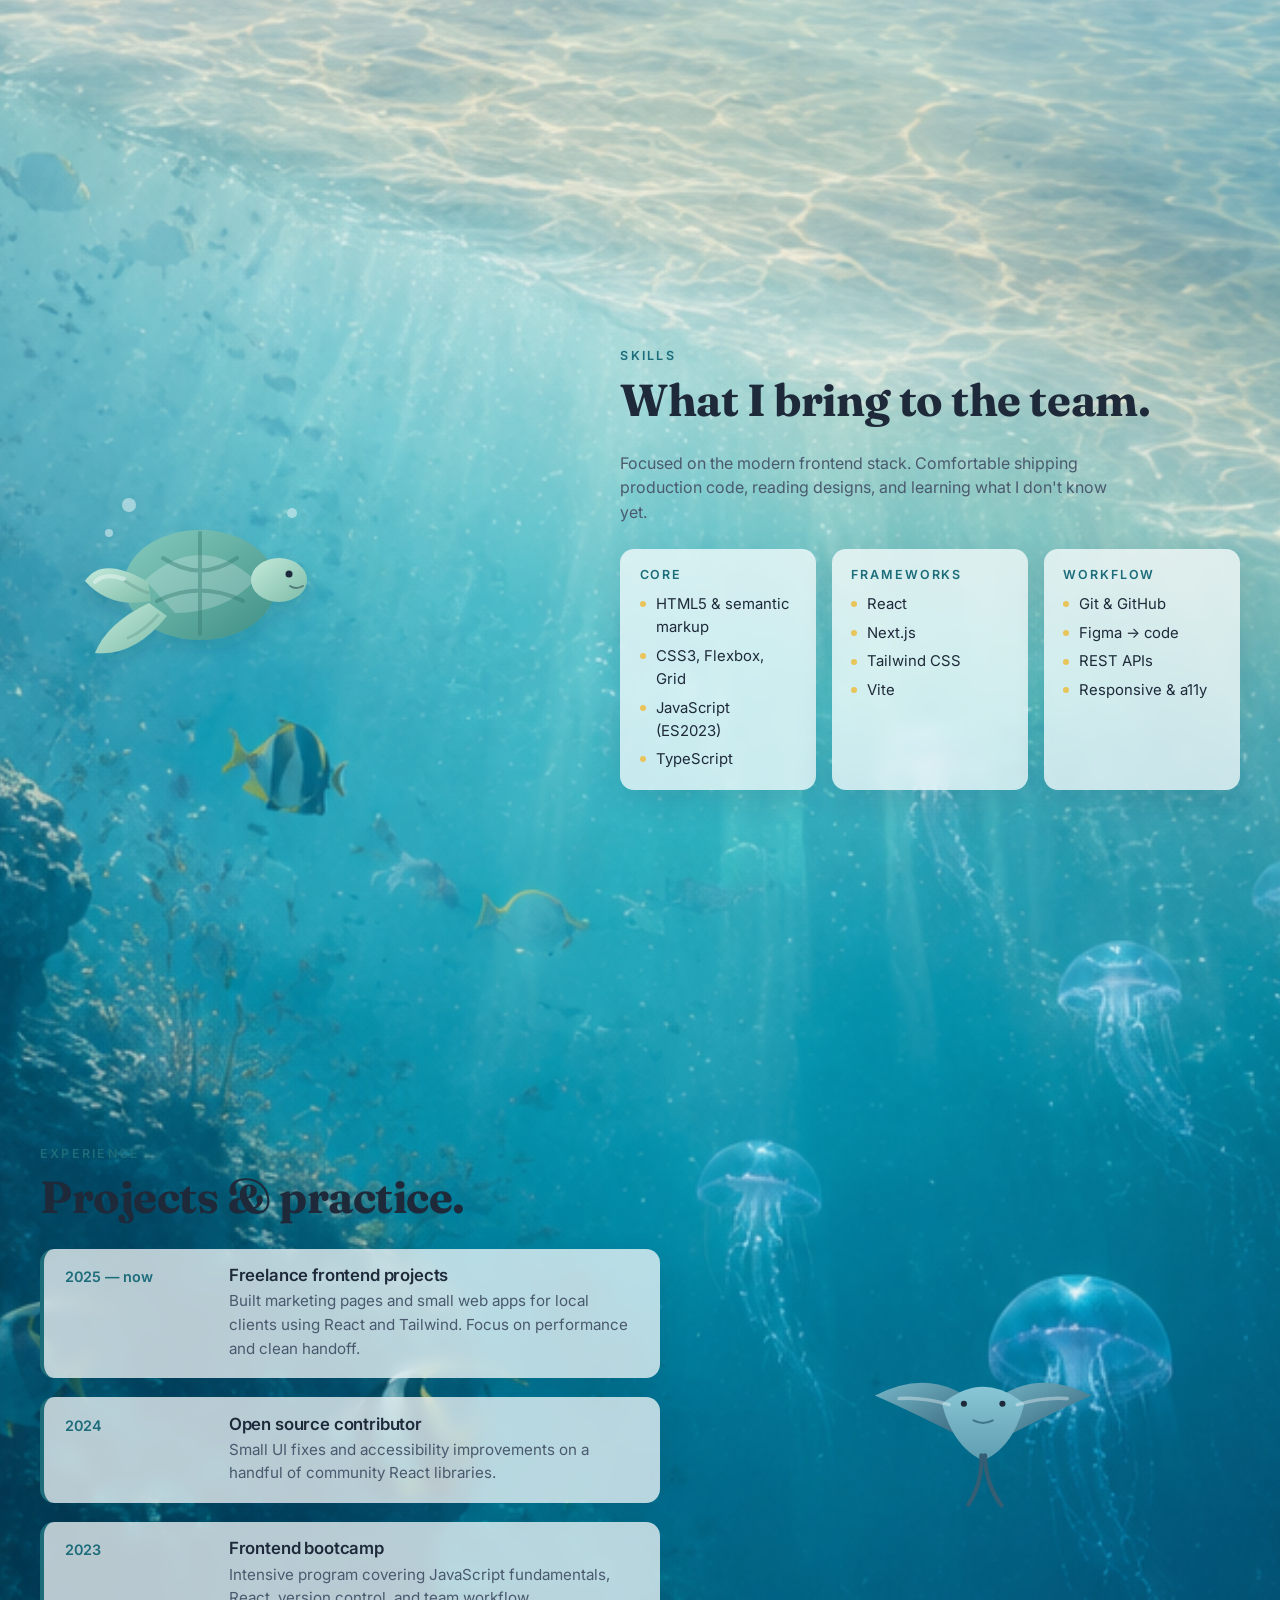
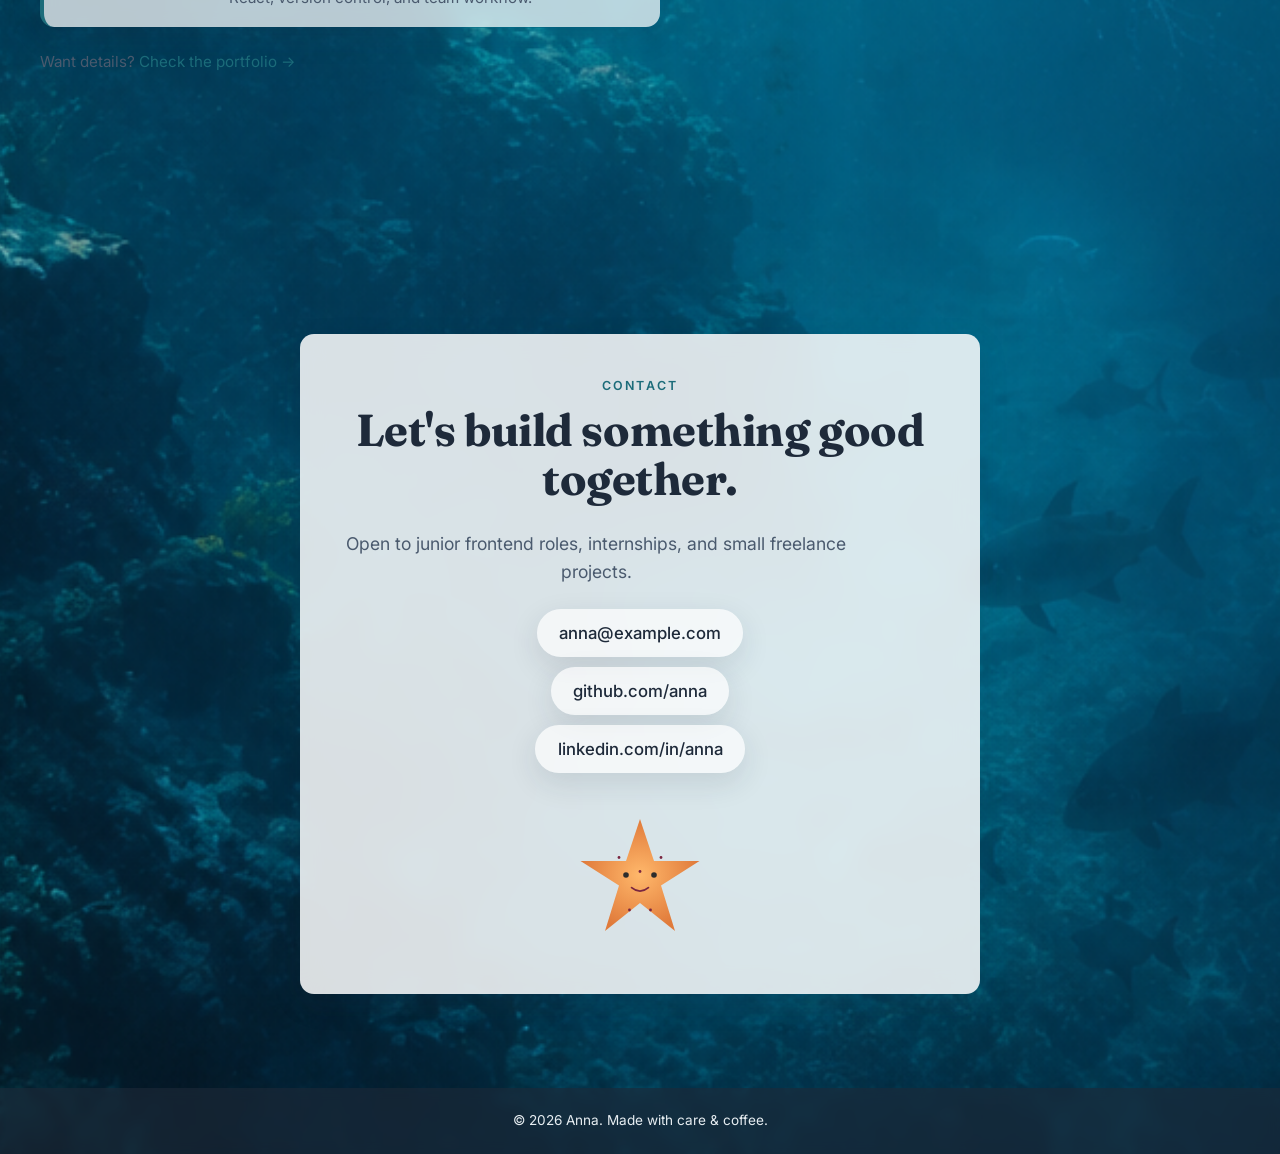
==== commit b1a59696: "animals corrections" ====
--- a/index.html
+++ b/index.html
@@ -1,12 +1,17 @@
 <!DOCTYPE html>
 <html lang="en">
   <head>
+    <!-- Кодировка и адаптация под ширину устройства -->
     <meta charset="UTF-8">
     <meta name="viewport" content="width=device-width, initial-scale=1.0">
+
+    <!-- SEO: описание и ключевые слова для поисковиков -->
     <meta name="description" content="Anna — Junior Frontend Developer. Portfolio, skills and experience.">
     <meta name="keywords" content="Resume, Frontend Developer, React, JavaScript, Anna">
     <meta name="author" content="Anna">
     <title>Anna — Frontend Developer</title>
+
+    <!-- Подключаем стили и шрифты Google -->
     <link rel="stylesheet" href="style.css">
     <link rel="preconnect" href="https://fonts.googleapis.com">
     <link rel="preconnect" href="https://fonts.gstatic.com" crossorigin>
@@ -14,7 +19,10 @@
   </head>
   <body>
 
+    <!-- ============ ШАПКА: логотип + меню (прилипает к верху) ============ -->
     <header class="site-header">
+      <!-- Логотип-имя, ведёт на самый верх страницы -->
+      <a class="brand" href="#hero">Anna<span class="dot">.</span></a>
       <nav>
         <ul class="nav-list">
           <li><a href="#about">About</a></li>
@@ -28,53 +36,175 @@
 
     <main>
 
+      <!-- ============ HERO: первый экран ============ -->
       <section id="hero" class="screen hero">
         <div class="hero-inner">
-        <div class="hero-content">
-          <p class="eyebrow">Hi, I'm Anna</p>
-          <h1>Frontend developer<br><span class="accent">creating clean, responsive web interfaces.</span></h1>
-          <p class="lede">I build modern websites using HTML, CSS, JavaScript and React, with a focus on performance, accessibility and user-friendly design.</p>
-          <div class="cta-row">
-            <a class="btn primary" href="portfolio.html">See my work</a>
-            <a class="btn ghost" href="#contact">Contact me</a>
-          </div>
-        </div>
-        <div class="hero-animal" aria-hidden="true">
-          <!-- Octopus -->
-          <svg viewBox="0 0 300 300" xmlns="http://www.w3.org/2000/svg">
-            <defs>
-              <radialGradient id="octoBody" cx="50%" cy="40%" r="60%">
-                <stop offset="0%" stop-color="#ff9bb0"/>
-                <stop offset="100%" stop-color="#d65a82"/>
-              </radialGradient>
-            </defs>
-            <g>
-              <!-- tentacles -->
-              <path d="M80 170 Q60 220 90 260 Q100 230 110 210" fill="#d65a82"/>
-              <path d="M110 180 Q100 240 130 270 Q135 235 140 215" fill="#e0708f"/>
-              <path d="M150 190 Q150 250 170 280 Q170 240 170 220" fill="#d65a82"/>
-              <path d="M190 180 Q210 240 180 270 Q175 235 175 215" fill="#e0708f"/>
-              <path d="M220 170 Q250 220 210 260 Q205 230 195 210" fill="#d65a82"/>
-              <!-- body -->
-              <ellipse cx="150" cy="140" rx="80" ry="70" fill="url(#octoBody)"/>
-              <!-- eyes -->
-              <circle cx="125" cy="135" r="12" fill="#fff"/>
-              <circle cx="175" cy="135" r="12" fill="#fff"/>
-              <circle cx="127" cy="138" r="6" fill="#2c2c2c"/>
-              <circle cx="177" cy="138" r="6" fill="#2c2c2c"/>
-              <circle cx="129" cy="136" r="2" fill="#fff"/>
-              <circle cx="179" cy="136" r="2" fill="#fff"/>
-              <!-- blush -->
-              <ellipse cx="110" cy="155" rx="8" ry="4" fill="#ff7a96" opacity="0.5"/>
-              <ellipse cx="190" cy="155" rx="8" ry="4" fill="#ff7a96" opacity="0.5"/>
-              <!-- smile -->
-              <path d="M140 160 Q150 170 160 160" stroke="#7a2640" stroke-width="2.5" fill="none" stroke-linecap="round"/>
-            </g>
-          </svg>
-        </div>
+          <!-- Левая колонка: текст и кнопки -->
+          <div class="hero-content">
+            <p class="eyebrow">Hi, I'm Anna</p>
+            <h1>Frontend developer<br><span class="accent">crafting clean, responsive interfaces.</span></h1>
+            <p class="lede">I build modern, accessible websites with HTML, CSS, JavaScript and React — with care for performance and the small details that make an interface feel right.</p>
+            <div class="cta-row">
+              <a class="btn primary" href="portfolio.html">See my work</a>
+              <a class="btn ghost" href="#contact">Contact me</a>
+            </div>
+          </div>
+
+          <!-- =====================================================================
+               Правая колонка: АНИМИРОВАННАЯ ДЕВУШКА (нарисована кодом в SVG).
+               aria-hidden="true" — картинка декоративная, скринридеры её пропускают.
+
+               Как устроен рисунок (сверху вниз по слоям):
+                 defs   — градиенты (кожа, волосы, пиджак, колготки, ноутбук, свечение)
+                 style  — анимации (см. ниже)
+                 далее идут слои: ноутбук → задние волосы → ноги → юбка →
+                          пиджак → дальняя рука → шея → голова → лицо →
+                          передние волосы → ближняя рука и кисти
+
+               Анимации (заданы в блоке <style> внутри SVG):
+                 girlKick  — ноги/каблуки слегка покачиваются вверх-вниз
+                 girlSway  — пряди волос мягко колышутся
+                 girlType  — кисти рук «печатают» (чуть двигаются)
+                 girlBlink — глаза изредка моргают
+                 girlGlow  — логотип на ноутбуке пульсирует свечением
+               Весь контейнер вдобавок «парит» (анимация float в style.css).
+               ===================================================================== -->
+          <div class="hero-animal" aria-hidden="true">
+            <svg viewBox="0 0 460 300" xmlns="http://www.w3.org/2000/svg">
+
+              <!-- Градиенты и цвета -->
+              <defs>
+                <linearGradient id="skin" x1="0" y1="0" x2="0" y2="1">
+                  <stop offset="0%" stop-color="#f6d0ab"/><stop offset="100%" stop-color="#eaba8d"/>
+                </linearGradient>
+                <linearGradient id="hair" x1="0" y1="0" x2="1" y2="1">
+                  <stop offset="0%" stop-color="#7c5430"/><stop offset="100%" stop-color="#4e3620"/>
+                </linearGradient>
+                <linearGradient id="hairHi" x1="0" y1="0" x2="1" y2="1">
+                  <stop offset="0%" stop-color="#a87a44"/><stop offset="100%" stop-color="#6f4a2a"/>
+                </linearGradient>
+                <linearGradient id="blazer" x1="0" y1="0" x2="1" y2="1">
+                  <stop offset="0%" stop-color="#363a43"/><stop offset="100%" stop-color="#1e2026"/>
+                </linearGradient>
+                <linearGradient id="tights" x1="0" y1="0" x2="1" y2="1">
+                  <stop offset="0%" stop-color="#3b3b44"/><stop offset="100%" stop-color="#212126"/>
+                </linearGradient>
+                <linearGradient id="laptop" x1="0" y1="0" x2="1" y2="1">
+                  <stop offset="0%" stop-color="#d6dade"/><stop offset="100%" stop-color="#aab0b8"/>
+                </linearGradient>
+                <radialGradient id="emblem" cx="50%" cy="50%" r="50%">
+                  <stop offset="0%" stop-color="#bfeff7"/><stop offset="60%" stop-color="#8fd4e0"/>
+                  <stop offset="100%" stop-color="#8fd4e0" stop-opacity="0"/>
+                </radialGradient>
+              </defs>
+
+              <!-- Анимации рисунка -->
+              <style>
+                /* transform-box: fill-box — чтобы точка вращения считалась
+                   относительно самой фигуры, а не всего холста. */
+                .girl-legs  { transform-box: fill-box; transform-origin: 100% 82%; animation: girlKick 3.2s ease-in-out infinite; }
+                .girl-lock  { transform-box: fill-box; transform-origin: top center; animation: girlSway 4s ease-in-out infinite; }
+                .girl-lock.r { animation-delay: .6s; }
+                .girl-hand  { transform-box: fill-box; transform-origin: center; animation: girlType .55s ease-in-out infinite alternate; }
+                .girl-hand.b { animation-delay: .27s; }
+                .girl-eyes  { transform-box: fill-box; transform-origin: center; animation: girlBlink 5.5s infinite; }
+                .girl-emblem { animation: girlGlow 3s ease-in-out infinite; }
+
+                @keyframes girlKick  { 0%,100% { transform: rotate(0); }      50% { transform: rotate(-5deg); } }
+                @keyframes girlSway  { 0%,100% { transform: rotate(0); }      50% { transform: rotate(3deg); } }
+                @keyframes girlType  { 0%      { transform: translateY(0); }  100% { transform: translateY(2px); } }
+                @keyframes girlBlink { 0%,93%,100% { transform: scaleY(1); }  96% { transform: scaleY(.15); } }
+                @keyframes girlGlow  { 0%,100% { opacity: .65; }              50% { opacity: 1; } }
+              </style>
+
+              <!-- НОУТБУК (немного повёрнут) -->
+              <g>
+                <ellipse cx="384" cy="258" rx="70" ry="10" fill="#1e2a3a" opacity="0.12"/>
+                <g transform="rotate(-7 386 202)">
+                  <rect x="326" y="248" width="120" height="12" rx="5" fill="#9aa0a8"/>           <!-- основание -->
+                  <rect x="332" y="150" width="108" height="104" rx="11" fill="url(#laptop)"/>     <!-- крышка -->
+                  <rect x="332" y="150" width="108" height="104" rx="11" fill="none" stroke="#c9ced3" stroke-width="2"/>
+                  <circle class="girl-emblem" cx="386" cy="202" r="15" fill="url(#emblem)"/>        <!-- свечение логотипа -->
+                  <circle cx="386" cy="202" r="6" fill="#d8f4fa"/>                                  <!-- сам логотип -->
+                </g>
+              </g>
+
+              <!-- ЗАДНИЕ ВОЛОСЫ (за головой) -->
+              <path d="M250 84 Q204 92 200 152 Q210 172 244 164 Q230 150 248 150 Q258 120 258 100 Q260 88 250 84 Z" fill="url(#hair)"/>
+
+              <!-- НОГИ + КАБЛУКИ (колготки), вся группа покачивается -->
+              <g class="girl-legs">
+                <path d="M150 226 L75 236"  stroke="url(#tights)" stroke-width="27" fill="none" stroke-linecap="round"/> <!-- бедро 1 -->
+                <path d="M75 236 L90 146"   stroke="url(#tights)" stroke-width="22" fill="none" stroke-linecap="round"/> <!-- голень 1 -->
+                <path d="M138 233 L64 247"  stroke="url(#tights)" stroke-width="27" fill="none" stroke-linecap="round"/> <!-- бедро 2 -->
+                <path d="M64 247 L114 153"  stroke="url(#tights)" stroke-width="22" fill="none" stroke-linecap="round"/> <!-- голень 2 -->
+                <path d="M80 230 L92 150"   stroke="#55555f" stroke-width="3" fill="none" stroke-linecap="round" opacity="0.5"/> <!-- блик -->
+                <path d="M90 146 l-14 -8 l4 -9 l16 9 z" fill="#15151a"/>   <!-- каблук 1 -->
+                <path d="M114 153 l13 -10 l5 8 l-15 11 z" fill="#15151a"/> <!-- каблук 2 -->
+              </g>
+
+              <!-- ЮБКА -->
+              <path d="M106 198 Q150 194 170 222 Q150 246 118 240 Q96 230 106 198 Z" fill="url(#blazer)"/>
+              <path d="M118 236 Q140 242 162 230" stroke="#15161b" stroke-width="2" fill="none" opacity="0.6"/> <!-- линия низа -->
+
+              <!-- ТОРС / ПИДЖАК -->
+              <path d="M206 156 Q158 176 150 208 Q150 232 172 233 Q212 221 226 182 Q224 164 206 156 Z" fill="url(#blazer)"/>
+              <path d="M200 168 Q170 184 162 206" stroke="#474b54" stroke-width="3" fill="none" opacity="0.6"/> <!-- блик талии -->
+              <path d="M214 166 L224 176 L216 190 L208 178 Z" fill="#42464f"/> <!-- лацкан 1 -->
+              <path d="M226 170 L236 180 L226 192 L220 182 Z" fill="#3a3e47"/> <!-- лацкан 2 -->
+              <path d="M219 178 L226 184 L221 192 Z" fill="#f0c39d"/>          <!-- открытый вырот -->
+
+              <!-- ДАЛЬНЯЯ РУКА (рукав + кисть) -->
+              <path d="M212 176 Q290 178 352 168" stroke="url(#blazer)" stroke-width="17" fill="none" stroke-linecap="round"/>
+              <path d="M345 170 q4 -3 8 -3" stroke="#474b54" stroke-width="2.5" fill="none" opacity="0.7"/> <!-- манжета -->
+              <ellipse class="girl-hand" cx="357" cy="166" rx="12" ry="9" fill="url(#skin)"/>
+
+              <!-- ШЕЯ -->
+              <path d="M243 138 L223 165" stroke="url(#skin)" stroke-width="15" fill="none" stroke-linecap="round"/>
+
+              <!-- ГОЛОВА + УХО -->
+              <ellipse cx="250" cy="116" rx="26" ry="30" transform="rotate(16 250 116)" fill="url(#skin)"/>
+              <ellipse cx="231" cy="122" rx="5" ry="8" transform="rotate(16 231 122)" fill="#e6b187"/>
+
+              <!-- ЛИЦО -->
+              <!-- очки -->
+              <g stroke="#2c2c33" stroke-width="2" fill="none">
+                <ellipse cx="245" cy="122" rx="9" ry="7" transform="rotate(16 245 122)" fill="#cdeef5" fill-opacity="0.22"/>
+                <ellipse cx="265" cy="127" rx="9" ry="7" transform="rotate(16 265 127)" fill="#cdeef5" fill-opacity="0.22"/>
+                <path d="M254 124 q3 1 5 2"/> <!-- перемычка -->
+              </g>
+              <!-- глаза (опущены к экрану), отдельной группой — чтобы моргали -->
+              <g class="girl-eyes">
+                <path d="M240 122 q5 4 10 1" stroke="#2a2018" stroke-width="2.4" fill="none" stroke-linecap="round"/>
+                <path d="M260 127 q5 4 10 1" stroke="#2a2018" stroke-width="2.4" fill="none" stroke-linecap="round"/>
+              </g>
+              <path d="M239 113 q5 -2 10 1" stroke="#5a3f26" stroke-width="2" fill="none" stroke-linecap="round"/> <!-- бровь -->
+              <path d="M259 118 q5 -2 10 1" stroke="#5a3f26" stroke-width="2" fill="none" stroke-linecap="round"/> <!-- бровь -->
+              <path d="M256 130 q2 3 0 5" stroke="#d49a6f" stroke-width="1.6" fill="none" stroke-linecap="round"/> <!-- нос -->
+              <path d="M252 138 q5 3 9 1" stroke="#b06a55" stroke-width="2" fill="none" stroke-linecap="round"/>   <!-- улыбка -->
+              <ellipse cx="270" cy="133" rx="6" ry="3" fill="#f6a98f" opacity="0.45"/>                            <!-- румянец -->
+
+              <!-- ПЕРЕДНИЕ ВОЛОСЫ (чёлка и боковые пряди, пряди колышутся) -->
+              <path d="M224 108 Q220 72 256 70 Q296 72 292 114 Q283 95 268 96 Q266 82 251 84 Q239 86 240 99 Q231 95 224 108 Z" fill="url(#hairHi)"/>
+              <path class="girl-lock r" d="M290 110 Q303 134 292 160 Q289 150 286 142 Q288 152 281 158 Q286 138 283 120 Z" fill="url(#hair)"/>
+              <path class="girl-lock"   d="M225 108 Q212 132 220 158 Q224 148 226 140 Q223 152 230 156 Q225 134 230 118 Z" fill="url(#hair)"/>
+              <path d="M242 86 Q258 80 276 92" stroke="#c79356" stroke-width="2" fill="none" opacity="0.6" stroke-linecap="round"/>   <!-- блик волос -->
+              <path d="M236 96 Q252 90 270 100" stroke="#c79356" stroke-width="1.6" fill="none" opacity="0.5" stroke-linecap="round"/> <!-- блик волос -->
+
+              <!-- БЛИЖНЯЯ РУКА + КИСТИ на ноутбуке -->
+              <path d="M218 180 Q298 186 392 170" stroke="url(#blazer)" stroke-width="18" fill="none" stroke-linecap="round"/>
+              <path d="M384 172 q5 -3 9 -3" stroke="#474b54" stroke-width="2.5" fill="none" opacity="0.7"/> <!-- манжета -->
+              <ellipse class="girl-hand b" cx="398" cy="168" rx="13" ry="9" fill="url(#skin)"/>
+              <g stroke="#d49a6f" stroke-width="1.4" opacity="0.7" stroke-linecap="round"> <!-- намёки на пальцы -->
+                <path d="M394 172 l3 5"/><path d="M399 172 l2 6"/><path d="M404 170 l2 5"/>
+                <path d="M353 169 l2 5"/><path d="M358 169 l2 5"/>
+              </g>
+            </svg>
+          </div>
         </div>
       </section>
 
+      <!-- ============ ABOUT: обо мне ============ -->
       <section id="about" class="screen about">
         <div class="section-inner">
           <div class="text">
@@ -82,14 +212,16 @@
             <h2>A junior dev with a designer's eye.</h2>
             <p>I'm a self-driven frontend developer who cares about the small things: spacing, motion, accessibility, and the moments where a UI feels just right. I'm currently finishing my degree in Computer Science and looking for my first full-time role on a product team.</p>
             <p>Outside of code I sketch, swim, and collect stickers of marine animals (clearly).</p>
+            <!-- Короткие факты -->
             <ul class="facts">
               <li><strong>Based in</strong> Remote / EU timezone</li>
               <li><strong>Looking for</strong> Junior Frontend roles</li>
               <li><strong>Languages</strong> English, Russian</li>
             </ul>
           </div>
+
+          <!-- Картинка-животное: медуза (нарисована в SVG) -->
           <div class="animal" aria-hidden="true">
-            <!-- Jellyfish -->
             <svg viewBox="0 0 300 320" xmlns="http://www.w3.org/2000/svg">
               <defs>
                 <radialGradient id="jellyBody" cx="50%" cy="40%" r="60%">
@@ -97,19 +229,19 @@
                   <stop offset="100%" stop-color="#c084b3"/>
                 </radialGradient>
               </defs>
-              <!-- tentacles -->
+              <!-- щупальца -->
               <path d="M90 150 Q85 220 100 280" stroke="#c084b3" stroke-width="3" fill="none" stroke-linecap="round"/>
               <path d="M115 155 Q110 230 125 290" stroke="#d39fc7" stroke-width="3" fill="none" stroke-linecap="round"/>
               <path d="M150 160 Q150 240 150 300" stroke="#c084b3" stroke-width="3" fill="none" stroke-linecap="round"/>
               <path d="M185 155 Q190 230 175 290" stroke="#d39fc7" stroke-width="3" fill="none" stroke-linecap="round"/>
               <path d="M210 150 Q215 220 200 280" stroke="#c084b3" stroke-width="3" fill="none" stroke-linecap="round"/>
-              <!-- frills -->
+              <!-- оборки -->
               <path d="M75 140 Q90 180 110 150 Q130 180 150 150 Q170 180 190 150 Q210 180 225 140" fill="#d39fc7"/>
-              <!-- bell -->
+              <!-- купол -->
               <path d="M70 140 Q70 60 150 60 Q230 60 230 140 Z" fill="url(#jellyBody)"/>
-              <!-- highlight -->
+              <!-- блик -->
               <ellipse cx="120" cy="100" rx="20" ry="10" fill="#fff" opacity="0.4"/>
-              <!-- eyes -->
+              <!-- глаза -->
               <circle cx="130" cy="115" r="5" fill="#2c2c2c"/>
               <circle cx="170" cy="115" r="5" fill="#2c2c2c"/>
               <path d="M140 130 Q150 138 160 130" stroke="#7a2640" stroke-width="2" fill="none" stroke-linecap="round"/>
@@ -118,12 +250,14 @@
         </div>
       </section>
 
+      <!-- ============ SKILLS: навыки ============ -->
       <section id="skills" class="screen skills">
         <div class="section-inner reverse">
           <div class="text">
             <p class="eyebrow">Skills</p>
             <h2>What I bring to the team.</h2>
             <p>Focused on the modern frontend stack. Comfortable shipping production code, reading designs, and learning what I don't know yet.</p>
+            <!-- Три карточки навыков -->
             <div class="skill-grid">
               <div class="skill-card">
                 <h3>Core</h3>
@@ -154,43 +288,80 @@
               </div>
             </div>
           </div>
+
+          <!-- Картинка-животное: морская черепаха (со своей анимацией внутри SVG) -->
           <div class="animal" aria-hidden="true">
-            <!-- Whale -->
-            <svg viewBox="0 0 320 260" xmlns="http://www.w3.org/2000/svg">
+            <svg
+              viewBox="0 0 320 260"
+              xmlns="http://www.w3.org/2000/svg"
+              style="width: 100%; max-width: 320px; height: auto; overflow: visible;"
+            >
               <defs>
-                <linearGradient id="whaleBody" x1="0" x2="0" y1="0" y2="1">
-                  <stop offset="0%" stop-color="#7aa9c7"/>
-                  <stop offset="100%" stop-color="#3e6b8a"/>
-                </linearGradient>
+                <linearGradient id="skillsTurtleShell" x1="0" x2="1" y1="0" y2="1">
+                  <stop offset="0%" stop-color="#85cbbd" />
+                  <stop offset="100%" stop-color="#3f8f86" />
+                </linearGradient>
+                <linearGradient id="skillsTurtleSkin" x1="0" x2="1" y1="0" y2="1">
+                  <stop offset="0%" stop-color="#c4eadb" />
+                  <stop offset="100%" stop-color="#7ebca9" />
+                </linearGradient>
+                <filter id="skillsTurtleShadow" x="-20%" y="-20%" width="140%" height="150%">
+                  <feDropShadow dx="0" dy="10" stdDeviation="8" flood-color="#1e2a3a" flood-opacity="0.14" />
+                </filter>
               </defs>
-              <!-- water spout -->
-              <path d="M120 60 Q125 30 115 20" stroke="#a8d4e8" stroke-width="4" fill="none" stroke-linecap="round"/>
-              <path d="M135 60 Q140 35 145 25" stroke="#a8d4e8" stroke-width="4" fill="none" stroke-linecap="round"/>
-              <circle cx="118" cy="18" r="4" fill="#a8d4e8"/>
-              <circle cx="143" cy="22" r="3" fill="#a8d4e8"/>
-              <!-- tail -->
-              <path d="M260 130 Q300 100 305 80 Q295 130 295 150 Q280 145 260 145 Z" fill="#3e6b8a"/>
-              <!-- body -->
-              <path d="M40 150 Q40 80 130 80 Q230 80 270 140 Q230 180 130 180 Q40 180 40 150 Z" fill="url(#whaleBody)"/>
-              <!-- belly -->
-              <path d="M70 165 Q150 195 250 160 Q200 180 130 180 Q80 180 70 165 Z" fill="#cfe3ee"/>
-              <!-- fin -->
-              <path d="M150 175 Q170 200 190 180 Z" fill="#2e5470"/>
-              <!-- eye -->
-              <circle cx="80" cy="125" r="6" fill="#fff"/>
-              <circle cx="81" cy="126" r="3" fill="#2c2c2c"/>
-              <!-- smile -->
-              <path d="M55 145 Q70 155 90 150" stroke="#1f3a52" stroke-width="2.5" fill="none" stroke-linecap="round"/>
+
+              <style>
+                /* Анимации черепахи: парит, машет ластами, пускает пузырьки */
+                .skills-turtle { animation: skillsTurtleFloat 4.5s ease-in-out infinite; transform-origin: center; }
+                .skills-turtle-front-fin { animation: skillsTurtleFrontFin 2.4s ease-in-out infinite; transform-origin: 112px 150px; }
+                .skills-turtle-back-fin { animation: skillsTurtleBackFin 2.8s ease-in-out infinite; transform-origin: 120px 178px; }
+                .skills-turtle-bubble { animation: skillsTurtleBubble 3s ease-in-out infinite; }
+                .skills-turtle-bubble.two { animation-delay: 0.7s; }
+                .skills-turtle-bubble.three { animation-delay: 1.4s; }
+                @keyframes skillsTurtleFloat { 0%, 100% { transform: translateY(0) rotate(-1deg); } 50% { transform: translateY(-12px) rotate(2deg); } }
+                @keyframes skillsTurtleFrontFin { 0%, 100% { transform: rotate(0deg); } 50% { transform: rotate(-9deg); } }
+                @keyframes skillsTurtleBackFin { 0%, 100% { transform: rotate(0deg); } 50% { transform: rotate(7deg); } }
+                @keyframes skillsTurtleBubble { 0% { transform: translateY(20px); opacity: 0; } 30% { opacity: 0.55; } 100% { transform: translateY(-24px); opacity: 0; } }
+              </style>
+
+              <g class="skills-turtle" filter="url(#skillsTurtleShadow)">
+                <!-- панцирь -->
+                <ellipse cx="160" cy="150" rx="76" ry="55" fill="url(#skillsTurtleShell)" />
+                <!-- блик на панцире -->
+                <path d="M105 145 Q160 95 215 145 Q185 178 135 178 Z" fill="rgba(255,255,255,0.22)" />
+                <!-- узор панциря -->
+                <path d="M160 98 L160 199 M123 123 Q160 148 197 123 M117 166 Q160 145 203 166" stroke="#347970" stroke-width="4" fill="none" opacity="0.42" stroke-linecap="round" />
+                <!-- голова -->
+                <ellipse cx="239" cy="145" rx="28" ry="22" fill="url(#skillsTurtleSkin)" />
+                <!-- глаз -->
+                <circle cx="249" cy="139" r="3.5" fill="#1e2a3a" />
+                <!-- улыбка -->
+                <path d="M250 151 Q256 155 263 151" stroke="#527d78" stroke-width="2" fill="none" stroke-linecap="round" />
+                <!-- передний ласт -->
+                <path class="skills-turtle-front-fin" d="M108 147 Q62 120 45 146 Q70 174 111 166 Z" fill="url(#skillsTurtleSkin)" />
+                <!-- задний ласт -->
+                <path class="skills-turtle-back-fin" d="M109 168 Q67 188 55 218 Q94 222 127 181 Z" fill="url(#skillsTurtleSkin)" />
+                <!-- детали ластов -->
+                <path d="M85 146 Q95 153 108 158" stroke="#62998e" stroke-width="3" fill="none" opacity="0.4" stroke-linecap="round" />
+                <path d="M88 203 Q104 196 118 180" stroke="#62998e" stroke-width="3" fill="none" opacity="0.4" stroke-linecap="round" />
+                <path d="M84 144 Q65 137 55 147" stroke="rgba(255,255,255,0.38)" stroke-width="4" fill="none" stroke-linecap="round" />
+                <!-- пузырьки -->
+                <ellipse class="skills-turtle-bubble" cx="89" cy="70" rx="7" ry="7" fill="#ffffff" opacity="0.45" />
+                <ellipse class="skills-turtle-bubble two" cx="69" cy="98" rx="4" ry="4" fill="#ffffff" opacity="0.45" />
+                <ellipse class="skills-turtle-bubble three" cx="252" cy="78" rx="5" ry="5" fill="#ffffff" opacity="0.45" />
+              </g>
             </svg>
           </div>
         </div>
       </section>
 
+      <!-- ============ EXPERIENCE: опыт ============ -->
       <section id="experience" class="screen experience">
         <div class="section-inner">
           <div class="text">
             <p class="eyebrow">Experience</p>
             <h2>Projects &amp; practice.</h2>
+            <!-- Таймлайн с опытом -->
             <ol class="timeline">
               <li>
                 <div class="when">2025 — now</div>
@@ -216,44 +387,68 @@
             </ol>
             <p class="hint">Want details? <a href="portfolio.html">Check the portfolio →</a></p>
           </div>
-          <div class="animal" aria-hidden="true">
-            <!-- Seahorse -->
-            <svg viewBox="0 0 240 320" xmlns="http://www.w3.org/2000/svg">
+
+          <!-- Картинка-животное: скат (анимация через теги SMIL внутри SVG) -->
+          <div class="animal manta-ray" aria-hidden="true">
+            <svg viewBox="0 0 320 260" xmlns="http://www.w3.org/2000/svg">
               <defs>
-                <linearGradient id="seahorseBody" x1="0" x2="1" y1="0" y2="1">
-                  <stop offset="0%" stop-color="#ffd17a"/>
-                  <stop offset="100%" stop-color="#e08a3c"/>
+                <linearGradient id="rayBodyExp" x1="0" x2="1" y1="0" y2="1">
+                  <stop offset="0%" stop-color="#7bb9ca" />
+                  <stop offset="100%" stop-color="#335e73" />
+                </linearGradient>
+                <linearGradient id="rayCenterExp" x1="0" x2="0" y1="0" y2="1">
+                  <stop offset="0%" stop-color="#89c6d5" />
+                  <stop offset="100%" stop-color="#5f9eb1" />
                 </linearGradient>
               </defs>
-              <!-- body curve -->
-              <path d="M120 40 Q170 60 165 110 Q160 145 120 155 Q80 165 80 210 Q80 250 130 260 Q160 265 155 290 Q130 300 105 290"
-                    stroke="url(#seahorseBody)" stroke-width="38" fill="none" stroke-linecap="round"/>
-              <!-- crown/fin -->
-              <path d="M115 30 Q110 10 130 15 Q125 25 135 30 Q140 15 155 25 Q150 35 158 45" stroke="#e08a3c" stroke-width="4" fill="none" stroke-linecap="round"/>
-              <!-- snout -->
-              <path d="M155 70 Q185 75 190 90 Q185 100 170 95" fill="#e08a3c"/>
-              <!-- eye -->
-              <circle cx="148" cy="75" r="5" fill="#fff"/>
-              <circle cx="149" cy="76" r="2.5" fill="#2c2c2c"/>
-              <!-- belly ridges -->
-              <path d="M100 130 L110 135 M95 160 L105 165 M85 195 L95 200 M90 225 L100 230" stroke="#b86a25" stroke-width="2" fill="none" stroke-linecap="round"/>
+
+              <!-- весь скат тихонько дрейфует -->
+              <g>
+                <animateTransform attributeName="transform" type="translate" values="0 0; 4 -8; 0 0; -4 4; 0 0" dur="6s" repeatCount="indefinite" />
+                <!-- левое крыло (взмахивает) -->
+                <g>
+                  <animateTransform attributeName="transform" type="rotate" values="2 160 130; -7 160 130; 2 160 130" dur="2.7s" repeatCount="indefinite" />
+                  <path d="M160 126 Q105 74 36 111 Q83 131 145 162 Z" fill="url(#rayBodyExp)" opacity="0.96" />
+                </g>
+                <!-- правое крыло (взмахивает) -->
+                <g>
+                  <animateTransform attributeName="transform" type="rotate" values="-2 160 130; 7 160 130; -2 160 130" dur="2.7s" repeatCount="indefinite" />
+                  <path d="M160 126 Q215 74 284 111 Q237 131 175 162 Z" fill="url(#rayBodyExp)" opacity="0.96" />
+                </g>
+                <!-- центр тела -->
+                <path d="M113 119 Q160 80 207 119 Q195 168 160 184 Q125 168 113 119 Z" fill="url(#rayCenterExp)" />
+                <!-- хвост -->
+                <path d="M158 178 Q159 211 143 234" stroke="#335e73" stroke-width="5" fill="none" stroke-linecap="round" />
+                <path d="M162 178 Q163 212 181 235" stroke="#335e73" stroke-width="5" fill="none" stroke-linecap="round" />
+                <!-- глаза -->
+                <circle cx="138" cy="119" r="3.5" fill="#1e2a3a" />
+                <circle cx="182" cy="119" r="3.5" fill="#1e2a3a" />
+                <!-- улыбка -->
+                <path d="M149 138 Q160 144 171 138" stroke="#2f6273" stroke-width="2.4" fill="none" stroke-linecap="round" opacity="0.75" />
+                <!-- блики -->
+                <path d="M121 120 Q91 111 64 113" stroke="rgba(255,255,255,0.35)" stroke-width="4" fill="none" stroke-linecap="round" />
+                <path d="M199 120 Q229 111 256 113" stroke="rgba(255,255,255,0.35)" stroke-width="4" fill="none" stroke-linecap="round" />
+              </g>
             </svg>
           </div>
         </div>
       </section>
 
+      <!-- ============ CONTACT: контакты ============ -->
       <section id="contact" class="screen contact">
         <div class="contact-inner">
           <p class="eyebrow">Contact</p>
           <h2>Let's build something good together.</h2>
           <p class="lede">Open to junior frontend roles, internships, and small freelance projects.</p>
+          <!-- Список контактов (пока заглушки — поменяй на свои) -->
           <ul class="contact-list">
             <li><a href="mailto:anna@example.com">anna@example.com</a></li>
             <li><a href="https://github.com/anna" target="_blank" rel="noopener">github.com/anna</a></li>
             <li><a href="https://linkedin.com/in/anna" target="_blank" rel="noopener">linkedin.com/in/anna</a></li>
           </ul>
+
+          <!-- Картинка-животное: морская звезда (медленно вращается, см. style.css) -->
           <div class="contact-animal" aria-hidden="true">
-            <!-- Starfish -->
             <svg viewBox="0 0 200 200" xmlns="http://www.w3.org/2000/svg">
               <defs>
                 <radialGradient id="starBody" cx="50%" cy="50%" r="50%">
@@ -277,10 +472,13 @@
 
     </main>
 
+    <!-- ============ ПОДВАЛ ============ -->
     <footer class="site-footer">
+      <!-- Год подставляется автоматически скриптом lil.js -->
       <p>© <span id="year"></span> Anna. Made with care &amp; coffee.</p>
     </footer>
 
+    <!-- Маленький скрипт: год в подвале + появление секций при прокрутке -->
     <script src="lil.js"></script>
   </body>
 </html>
--- a/style.css
+++ b/style.css
@@ -1,4 +1,3 @@
-/* ============ Reset & base ============ */
 *,
 *::before,
 *::after {
@@ -7,40 +6,58 @@
   box-sizing: border-box;
 }
 
+/* :root — это «переменные» сайта (цвета, размеры).*/
+
 :root {
-  --bg: #f6f1ec;
-  --ink: #1e2a3a;
-  --ink-soft: #4a5a6e;
-  --accent: #f1dd7c;
-  --accent-soft: #ffe1ea;
+  --bg: #f6f1ec;            /* запасной фон (если картинка не загрузится) */
+  --ink: #1e2a3a;           /* основной тёмный цвет текста */
+  --ink-soft: #4a5a6e;      /* приглушённый текст (абзацы) */
+
+  --accent: #e9c45a;        /* мягкое золото — только тонкие декоративные линии/точки */
+  --accent-ink: #1c6c7a;    /* глубокий бирюзовый — читаемые ссылки и текст-акцент */
+  --accent-soft: #ffe1ea;   /* нежно-розовый — фон тегов */
+
+  /* Матовое «стекло» карточек: полупрозрачный белый поверх фона-океана,
+     чтобы текст всегда был читаемым. */
+  --card: rgba(255, 255, 255, 0.72);
+  --card-strong: rgba(255, 255, 255, 0.85);
+
   --sea-1: #eaf3f7;
   --sea-2: #d9eaf2;
   --sea-3: #c4dde9;
-  --max: 1200px;
-  --radius: 14px;
-  --shadow: 0 10px 30px rgba(30, 42, 58, 0.08);
+
+  --max: 1200px;            /* максимальная ширина контента */
+  --radius: 14px;           /* скругление углов карточек */
+  --shadow: 0 10px 30px rgba(30, 42, 58, 0.12);  /* мягкая тень */
 }
 
 html {
-  scroll-behavior: smooth;
-  scroll-padding-top: 64px;
+  scroll-behavior: smooth;   
+  scroll-padding-top: 80px;
 }
 
 body {
   font-family: 'Inter', system-ui, -apple-system, sans-serif;
   color: var(--ink);
-  background: url('background.png') center top / cover no-repeat scroll;
+  background: var(--bg) url('background.png') center top / cover no-repeat;
   line-height: 1.55;
   -webkit-font-smoothing: antialiased;
 }
 
+/* Ссылки: бирюзовые (хорошо читаются), при наведении темнеют */
+/* На телефонах «прибитый» фон (fixed) работает рывками — там делаем обычный */
+@media (max-width: 860px) {
+  body { background-attachment: scroll; }
+}
+
 a {
-  color: #f1e77c;
+  color: var(--accent-ink);
   text-decoration: none;
   transition: color 0.15s ease;
 }
 a:hover { color: var(--ink); }
 
+/* Заголовки — другим, более «журнальным» шрифтом */
 h1, h2, h3 {
   font-family: 'Fraunces', Georgia, serif;
   color: var(--ink);
@@ -57,20 +74,30 @@
 ul, ol { margin: 0; padding: 0; }
 li { list-style: none; }
 
-
-/* ============ Header (narrow, sticky) ============ */
+/* «Надзаголовок» — маленькая подпись над заголовком (About, Skills, Hi, I'm Anna).
+   Раньше класс .eyebrow использовался в HTML, но не был оформлен — теперь оформлен. */
+.eyebrow {
+  text-transform: uppercase;
+  letter-spacing: 0.18em;
+  font-size: 0.78rem;
+  font-weight: 600;
+  color: var(--accent-ink);
+  margin-bottom: 0.6rem;
+}
+
+
+/* ============ 2. Шапка ============ */
 .site-header {
-  position: sticky;
+  position: sticky;         
   top: 0;
   z-index: 50;
   display: flex;
   align-items: center;
-  justify-content: space-between;
-  padding: 0.4rem 2rem;
-  margin-top: 2rem;
+  justify-content: space-between;  
+  padding: 0.5rem 2rem;
   min-height: 48px;
-  background: rgba(255, 255, 255, 0.15);
-  backdrop-filter: blur(20px);
+  background: rgba(255, 255, 255, 0.18);
+  backdrop-filter: blur(2px);            
   -webkit-backdrop-filter: blur(20px);
   border-top: 1px solid rgba(212, 175, 55, 0.6);
   border-bottom: 1px solid rgba(212, 175, 55, 0.6);
@@ -79,6 +106,7 @@
   letter-spacing: 0.05em;
 }
 
+/* Логотип «Anna.» */
 .brand {
   font-family: 'Fraunces', Georgia, serif;
   font-weight: 700;
@@ -86,11 +114,9 @@
   color: var(--ink);
   letter-spacing: -0.01em;
 }
-.brand .dot { color: var(--accent); }
-
-.site-header nav {
-  margin-left: auto;
-}
+.brand .dot { color: var(--accent-ink); }  
+
+.site-header nav { margin-left: auto; }
 
 .nav-list {
   display: flex;
@@ -102,8 +128,9 @@
 .site-header nav a {
   color: var(--ink);
   font-weight: 500;
-  position: relative; 
-}
+  position: relative;
+}
+
 
 .site-header nav a::after {
   content: '';
@@ -111,38 +138,38 @@
   left: 0; right: 0; bottom: -6px;
   height: 2px;
   background: var(--accent);
-  transform: scaleX(0);
+  transform: scaleX(0);       /* по умолчанию линия сжата в точку */
   transform-origin: left;
   transition: transform 0.2s ease;
 }
-.site-header nav a:hover::after { transform: scaleX(1); } 
-
-
+.site-header nav a:hover::after { transform: scaleX(1); }  /* при наведении растягивается */
+
+/* На узких экранах меню переносится под логотип */
 @media (max-width: 640px) {
   .site-header {
     padding: 0.5rem 1rem;
     flex-wrap: wrap;
     gap: 0.5rem;
   }
-  .site-header nav {
-    width: 100%;
-  }
-  .site-header nav ul {
+  .site-header nav { width: 100%; }
+  .nav-list {
     gap: 0.6rem;
     font-size: 0.78rem;
     justify-content: flex-start;
   }
 }
-/* ============ Section frame ============ */
-
+
+
+/* ============ 3. Каркас секций (по одному экрану) ============ */
 .screen {
-  min-height: calc(100vh - 52px);
+  min-height: calc(100vh - 52px);  /* почти на всю высоту экрана */
   padding: 4rem 2rem;
   display: flex;
   align-items: center;
   justify-content: center;
 }
 
+/* Двухколоночная сетка: текст слева, картинка справа */
 .section-inner {
   max-width: var(--max);
   width: 100%;
@@ -151,10 +178,12 @@
   gap: 4rem;
   align-items: center;
 }
+/* .reverse меняет колонки местами (картинка слева, текст справа) */
 .section-inner.reverse { grid-template-columns: 1fr 1.2fr; }
 .section-inner.reverse .text { order: 2; }
 .section-inner.reverse .animal { order: 1; }
 
+/* На планшете/телефоне — одна колонка */
 @media (max-width: 860px) {
   .section-inner,
   .section-inner.reverse { grid-template-columns: 1fr; gap: 2.5rem; }
@@ -163,13 +192,11 @@
   .animal svg { max-width: 60%; margin: 0 auto; }
 }
 
-.text p { max-width: 50ch; }
-
-/* ============ Hero ============ */
+.text p { max-width: 50ch; }  /* ограничиваем длину строки для читаемости */
+
+
+/* ============ 4. Hero (первый экран с девушкой) ============ */
 .hero {
- /* background:
-    radial-gradient(circle at 20% 20%, var(--accent-soft), transparent 50%),
-    linear-gradient(180deg, var(--sand) 0%, var(--bg) 100%);*/
   position: relative;
   overflow: hidden;
 }
@@ -185,24 +212,26 @@
 
 .hero-content { width: 100%; }
 
+/* Контейнер девушки: плавно «парит» вверх-вниз (анимация float ниже) */
 .hero-animal {
   display: flex;
   justify-content: center;
   align-items: center;
   animation: float 3s ease-in-out infinite;
 }
-.hero-animal svg { max-width: 360px; width: 100%; }
+.hero-animal svg { max-width: 440px; width: 100%; height: auto; }
 
 @keyframes float {
   0%, 100% { transform: translateY(0); }
   50% { transform: translateY(-14px); }
 }
 
-
-.lede { font-size: 1.1rem; max-width: 45ch; }
-
-.accent { color: var(--ink); font-style: italic; }
-
+.lede { font-size: 1.1rem; max-width: 48ch; }
+
+/* Выделенная часть заголовка — курсив бирюзового цвета */
+.accent { color: var(--accent-ink); font-style: italic; }
+
+/* Ряд кнопок под заголовком */
 .cta-row {
   display: flex;
   gap: 0.8rem;
@@ -210,35 +239,28 @@
   flex-wrap: wrap;
 }
 
+/* Кнопки */
 .btn {
   display: inline-block;
   padding: 0.75rem 1.3rem;
-  border-radius: 999px;
+  border-radius: 999px;       /* полностью скруглённые (таблетка) */
   font-weight: 600;
   font-size: 0.95rem;
   transition: transform 0.15s ease, background 0.15s ease, color 0.15s ease;
 }
-.btn.primary {
-  background: var(--ink);
-  color: #fff;
-}
-.btn.primary:hover { background-color: #72bcbd; color: #fff; transform: translateY(-2px); }
-.btn.ghost {
-  border: 1.5px solid var(--ink);
-  color: var(--ink);
-}
+.btn.primary { background: var(--ink); color: #fff; }
+.btn.primary:hover { background-color: var(--accent-ink); color: #fff; transform: translateY(-2px); }
+.btn.ghost { border: 1.5px solid var(--ink); color: var(--ink); }
 .btn.ghost:hover { background: var(--ink); color: #fff; transform: translateY(-2px); }
 
 @media (max-width: 860px) {
   .hero-inner { grid-template-columns: 1fr; text-align: left; }
-  .hero-animal svg { max-width: 55%; margin: 0 auto; }
-}
-
-/* ============ About ============ */
-.about {
-  
-}
-
+  .hero-animal svg { max-width: 80%; margin: 1rem auto 0; }
+}
+
+
+/* ============ 5. About (обо мне) ============ */
+/* Список фактов — матовые карточки */
 .facts {
   margin-top: 1.5rem;
   display: grid;
@@ -246,7 +268,9 @@
 }
 .facts li {
   padding: 0.6rem 0.9rem;
-  /* background: #fff; */
+  background: var(--card);
+  backdrop-filter: blur(8px);
+  -webkit-backdrop-filter: blur(8px);
   border-radius: 10px;
   box-shadow: var(--shadow);
   color: var(--ink-soft);
@@ -254,11 +278,9 @@
 }
 .facts strong { color: var(--ink); margin-right: 0.4rem; }
 
-/* ============ Skills ============ */
-.skills {
-  
-}
-
+
+/* ============ 6. Skills (навыки) ============ */
+/* Три карточки в ряд */
 .skill-grid {
   display: grid;
   grid-template-columns: repeat(3, 1fr);
@@ -266,19 +288,21 @@
   margin-top: 1.5rem;
 }
 .skill-card {
-  /* background: #fff; */
+  background: var(--card);
+  backdrop-filter: blur(8px);
+  -webkit-backdrop-filter: blur(8px);
   border-radius: var(--radius);
   padding: 1.2rem;
   box-shadow: var(--shadow);
   transition: transform 0.2s ease;
 }
-.skill-card:hover { transform: translateY(-4px); }
+.skill-card:hover { transform: translateY(-4px); }  /* приподнимается при наведении */
 .skill-card h3 {
   font-family: 'Inter', sans-serif;
   font-size: 0.78rem;
   text-transform: uppercase;
   letter-spacing: 0.15em;
-  color: var(--accent);
+  color: var(--accent-ink);
   margin-bottom: 0.7rem;
 }
 .skill-card ul { display: grid; gap: 0.35rem; }
@@ -288,6 +312,7 @@
   padding-left: 1rem;
   position: relative;
 }
+/* Золотая точка-маркер перед каждым навыком */
 .skill-card li::before {
   content: '';
   position: absolute;
@@ -301,11 +326,9 @@
   .skill-grid { grid-template-columns: 1fr; }
 }
 
-/* ============ Experience ============ */
-.experience {
-  
-}
-
+
+/* ============ 7. Experience (опыт) ============ */
+/* Таймлайн: слева дата, справа описание */
 .timeline {
   display: grid;
   gap: 1.2rem;
@@ -316,14 +339,16 @@
   grid-template-columns: 140px 1fr;
   gap: 1.5rem;
   padding: 1.1rem 1.3rem;
-  /* background: #fff; */
+  background: var(--card);
+  backdrop-filter: blur(8px);
+  -webkit-backdrop-filter: blur(8px);
   border-radius: var(--radius);
   box-shadow: var(--shadow);
-  border-left: 4px solid var(--accent);
+  border-left: 4px solid var(--accent-ink);  /* бирюзовая полоска слева */
 }
 .timeline .when {
   font-weight: 600;
-  color: var(--accent);
+  color: var(--accent-ink);
   font-size: 0.9rem;
 }
 .timeline h3 { margin-bottom: 0.3rem; font-family: 'Inter', sans-serif; font-size: 1.05rem; }
@@ -335,17 +360,37 @@
   .timeline li { grid-template-columns: 1fr; gap: 0.4rem; }
 }
 
-/* ============ Contact ============ */
+/* Картинка-животное в секции опыта (скат) — плавно парит */
+.experience .animal {
+  display: flex;
+  justify-content: center;
+  align-items: center;
+  animation: float 4s ease-in-out infinite;
+}
+.experience .animal svg {
+  width: 100%;
+  max-width: 280px;
+  height: auto;
+}
+
+
+/* ============ 8. Contact (контакты) ============ */
 .contact {
-  /*background:
-    linear-gradient(180deg, var(--sea-3) 0%, #a9cfe0 100%);*/
   text-align: center;
   position: relative;
 }
 
+/* Внизу страницы фон-океан тёмный, поэтому весь блок контактов
+   кладём на матовую светлую «карточку» — так тёмный текст остаётся читаемым. */
 .contact-inner {
   max-width: 680px;
   width: 100%;
+  background: var(--card-strong);
+  backdrop-filter: blur(12px);
+  -webkit-backdrop-filter: blur(12px);
+  border-radius: var(--radius);
+  padding: 2.6rem 2rem;
+  box-shadow: var(--shadow);
 }
 
 .contact-list {
@@ -358,15 +403,16 @@
 .contact-list a {
   display: inline-block;
   padding: 0.7rem 1.4rem;
-  /* background: #fff; */
+  background: rgba(255, 255, 255, 0.7);
   border-radius: 999px;
   box-shadow: var(--shadow);
   color: var(--ink);
   font-weight: 500;
   transition: transform 0.15s ease, color 0.15s ease;
 }
-.contact-list a:hover { color: var(--accent); transform: translateY(-2px); }
-
+.contact-list a:hover { color: var(--accent-ink); transform: translateY(-2px); }
+
+/* Морская звезда — медленно вращается */
 .contact-animal {
   margin: 2rem auto 0;
   max-width: 140px;
@@ -377,18 +423,22 @@
   to { transform: rotate(360deg); }
 }
 
-/* ============ Footer ============ */
+
+/* ============ 9. Подвал ============ */
+/* Тёмная полупрозрачная полоса со светлым текстом — читается на любом фоне */
 .site-footer {
-  padding: 1.5rem;
+  padding: 1.4rem;
   text-align: center;
   font-size: 0.85rem;
-  color: var(--ink-soft);
-  /*background: #1e2a3a;
-  color: #c4dde9;*/
+  background: rgba(30, 42, 58, 0.6);
+  backdrop-filter: blur(6px);
+  -webkit-backdrop-filter: blur(6px);
+  color: #e7eef2;
 }
 .site-footer p { margin: 0; color: inherit; }
 
-/* ============ Portfolio page ============ */
+
+/* ============ 10. Страница портфолио ============ */
 .portfolio-page {
   max-width: var(--max);
   margin: 0 auto;
@@ -399,6 +449,7 @@
 .portfolio-hero h1 { font-size: clamp(2rem, 4vw, 3rem); }
 .portfolio-hero .back { font-weight: 500; }
 
+/* Сетка проектов: две колонки */
 .projects {
   display: grid;
   grid-template-columns: repeat(2, 1fr);
@@ -407,7 +458,9 @@
 }
 
 .project {
-  /* background: #fff; */
+  background: var(--card-strong);
+  backdrop-filter: blur(10px);
+  -webkit-backdrop-filter: blur(10px);
   border-radius: var(--radius);
   overflow: hidden;
   box-shadow: var(--shadow);
@@ -417,7 +470,7 @@
 }
 .project:hover {
   transform: translateY(-6px);
-  box-shadow: 0 16px 40px rgba(30, 42, 58, 0.12);
+  box-shadow: 0 16px 40px rgba(30, 42, 58, 0.18);
 }
 
 .project-thumb { width: 100%; aspect-ratio: 20 / 14; }
@@ -427,12 +480,13 @@
 .project-body h2 { font-size: 1.3rem; margin: 0; }
 .project-body p { margin: 0; font-size: 0.95rem; }
 
+/* Теги технологий */
 .tags { display: flex; flex-wrap: wrap; gap: 0.4rem; margin: 0.3rem 0; }
 .tags li {
   font-size: 0.75rem;
   padding: 0.2rem 0.6rem;
-  background: var(--accent-soft);
-  color: var(--accent);
+  background: rgba(28, 108, 122, 0.12);
+  color: var(--accent-ink);
   border-radius: 999px;
   font-weight: 600;
   letter-spacing: 0.02em;
@@ -443,7 +497,9 @@
 .portfolio-cta {
   text-align: center;
   padding: 3rem 2rem;
-  /*background: linear-gradient(135deg, var(--accent-soft) 0%, var(--sea-2) 100%);*/
+  background: var(--card-strong);
+  backdrop-filter: blur(10px);
+  -webkit-backdrop-filter: blur(10px);
   border-radius: var(--radius);
   margin-bottom: 3rem;
 }
@@ -454,7 +510,10 @@
   .projects { grid-template-columns: 1fr; }
 }
 
-/* ============ Reveal on scroll ============ */
+
+/* ============ 11. Появление при прокрутке ============ */
+/* Секции и карточки сначала прозрачные и чуть ниже,
+   а класс .in-view (его добавляет lil.js) делает их видимыми. */
 .screen, .project {
   opacity: 0;
   transform: translateY(20px);
@@ -464,9 +523,12 @@
   opacity: 1;
   transform: translateY(0);
 }
-#hero { opacity: 1; transform: none; }
-
-/* ============ Reduced motion ============ */
+#hero { opacity: 1; transform: none; }  /* первый экран виден сразу */
+
+
+/* ============ 12. Уважение к настройкам «меньше движения» ============ */
+/* Если в системе включено «уменьшить анимацию» — выключаем всю анимацию,
+   чтобы сайт был комфортным для людей, чувствительных к движению. */
 @media (prefers-reduced-motion: reduce) {
   *, *::before, *::after { animation: none !important; transition: none !important; }
   html { scroll-behavior: auto; }
